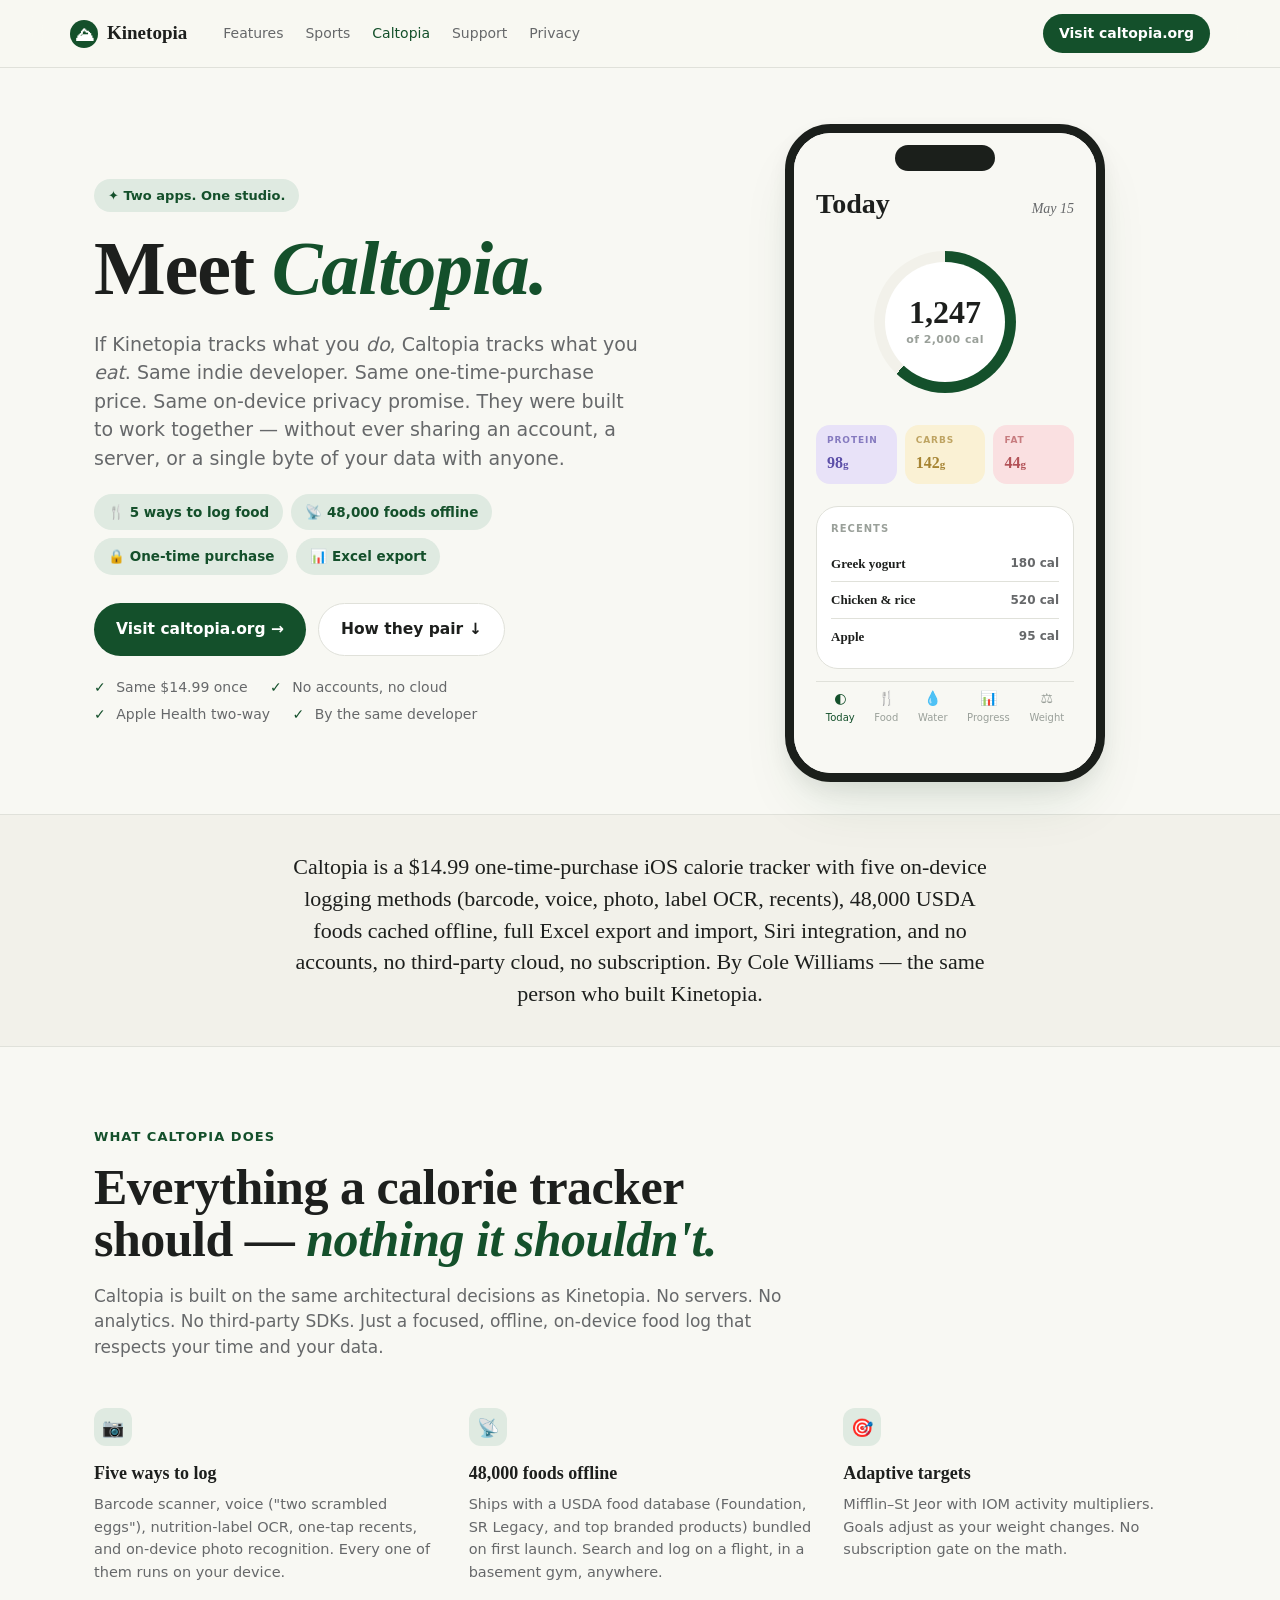
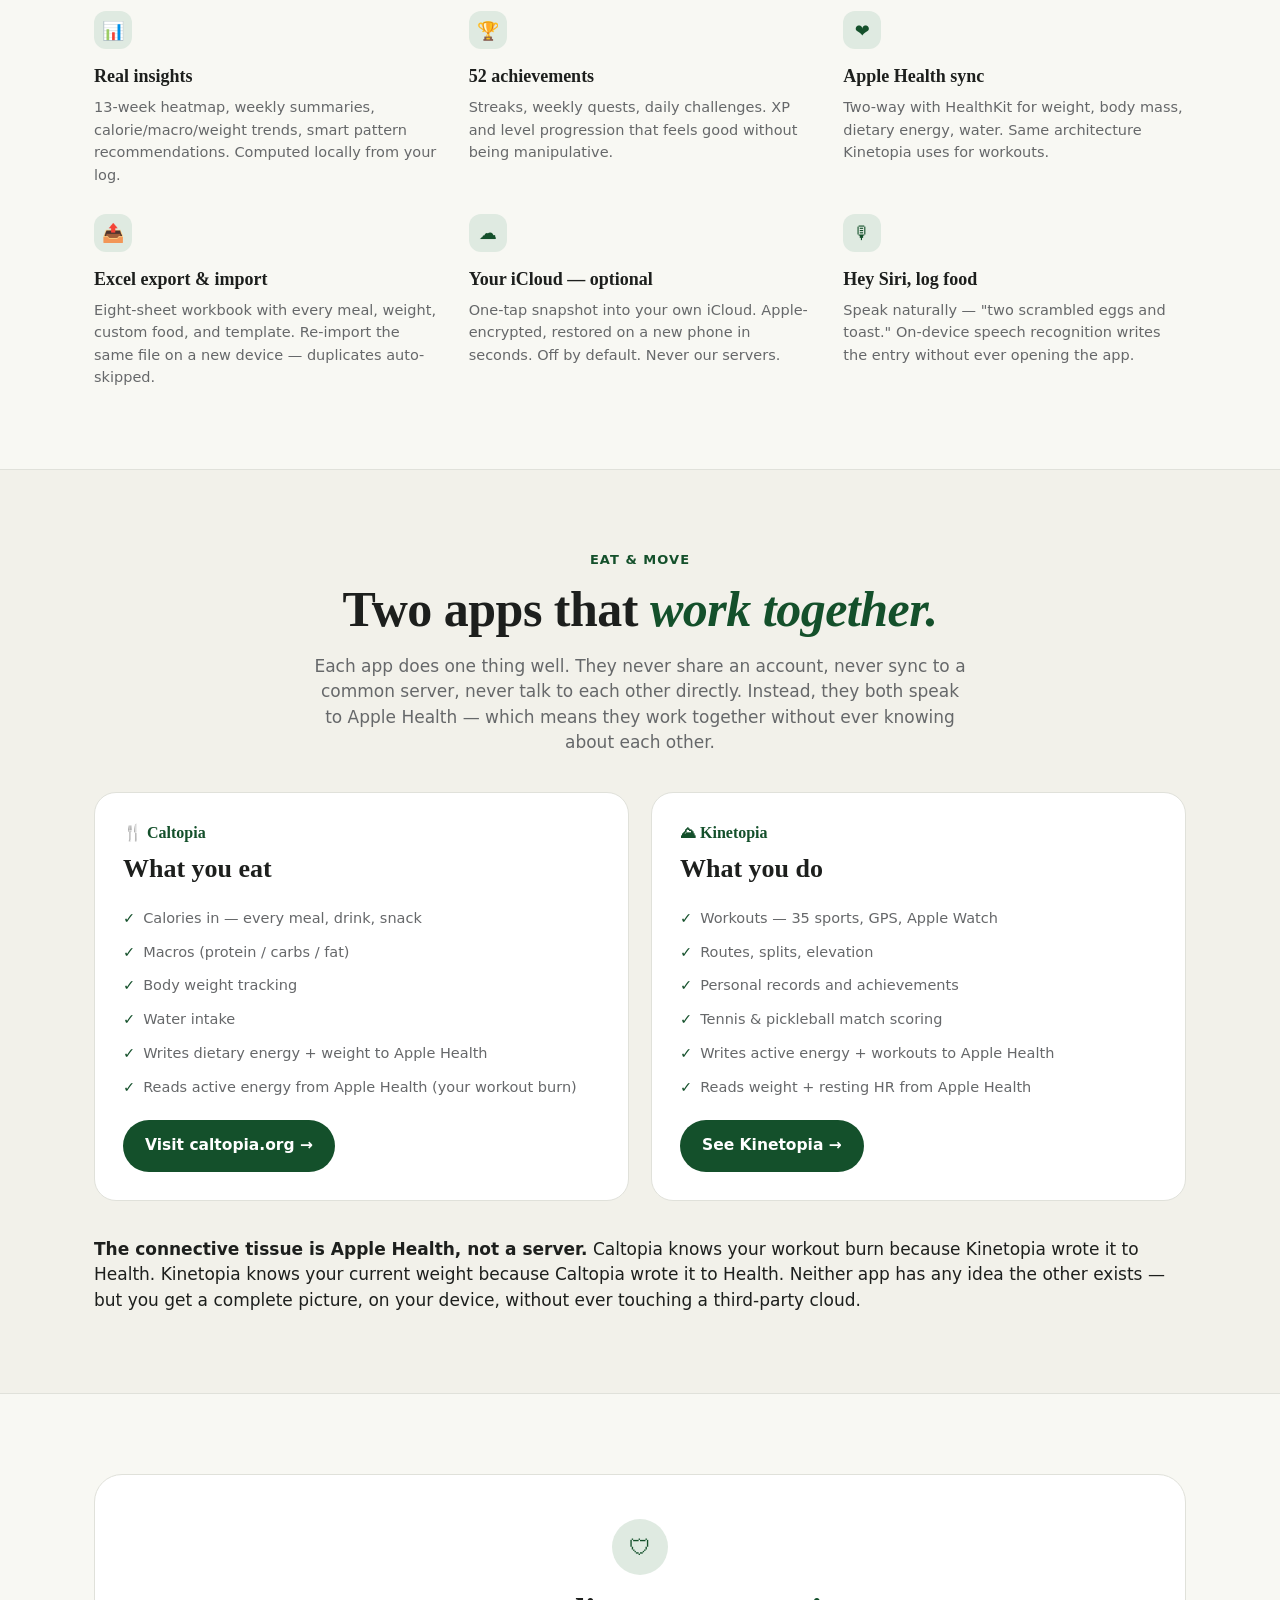
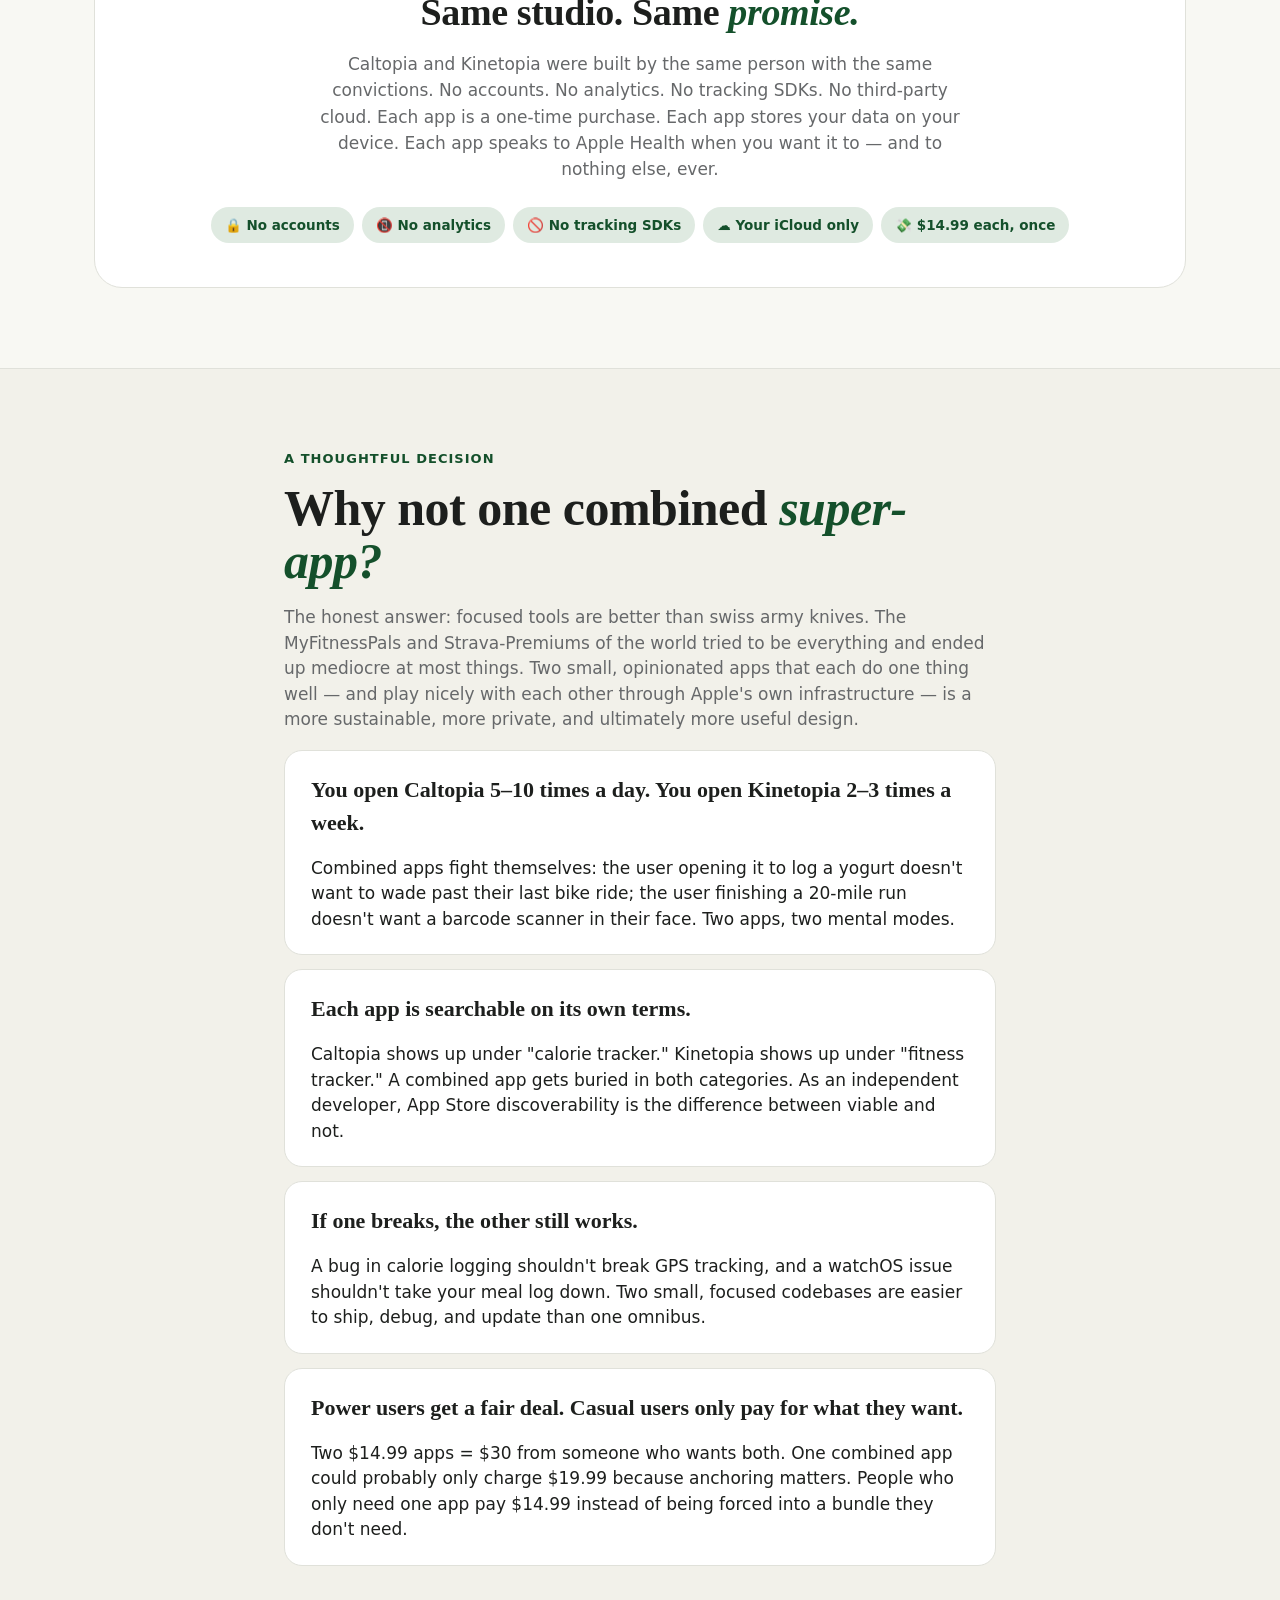
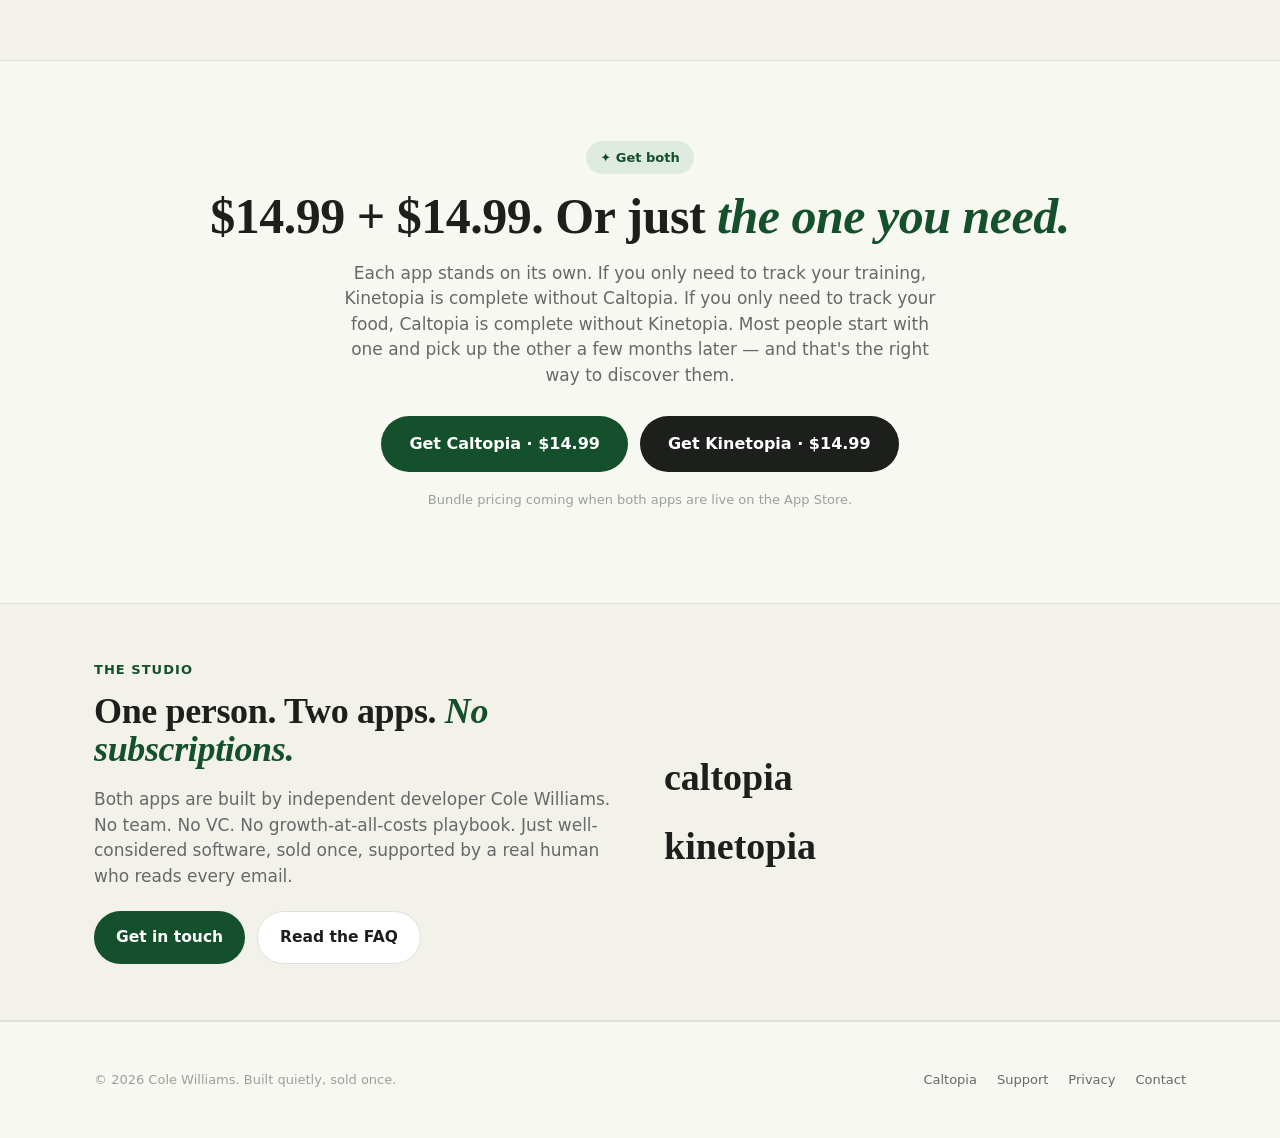
==== caltopia.html @ b4fed631 "Add dedicated Caltopia page; cross-promote across the site - New /caltopia.html — dedicated marketin" ====
<!DOCTYPE html>
<html lang="en">
<head>
<meta charset="utf-8" />
<meta name="viewport" content="width=device-width, initial-scale=1, viewport-fit=cover" />
<meta name="robots" content="index, follow, max-image-preview:large, max-snippet:-1" />

<title>Caltopia — The Calorie Tracker Without the Subscription · Sister App to Kinetopia</title>
<meta name="description" content="Caltopia is the one-time-purchase iOS calorie tracker by the same indie developer as Kinetopia. No accounts, no third-party cloud, no subscription. Five ways to log, 48,000 foods cached offline. $14.99 once." />
<meta name="keywords" content="Caltopia, Caltopia app, no subscription calorie tracker, offline food logger, MyFitnessPal alternative, no account calorie tracker, private calorie tracker, Cole Williams apps, Caltopia and Kinetopia" />
<meta name="author" content="Cole Williams" />
<link rel="canonical" href="https://kinetopia.org/caltopia.html" />

<!-- Open Graph -->
<meta property="og:type" content="article" />
<meta property="og:site_name" content="Kinetopia" />
<meta property="og:title" content="Meet Caltopia — The Calorie Tracker From the Maker of Kinetopia" />
<meta property="og:description" content="The sibling app for food. Same indie developer. Same one-time-purchase, on-device, no-account philosophy. They speak through Apple Health so they work together without ever knowing about each other." />
<meta property="og:url" content="https://kinetopia.org/caltopia.html" />
<meta property="og:image" content="https://kinetopia.org/og.png" />

<!-- Twitter -->
<meta name="twitter:card" content="summary_large_image" />
<meta name="twitter:title" content="Meet Caltopia — The Sister App to Kinetopia" />
<meta name="twitter:description" content="Caltopia tracks what you eat. Kinetopia tracks what you do. Both one-time purchase, both on-device, both by Cole Williams." />
<meta name="twitter:image" content="https://kinetopia.org/og.png" />

<meta name="theme-color" content="#F8F8F3" />
<link rel="stylesheet" href="styles.css" />

<!-- ============ Structured data ============ -->
<script type="application/ld+json">
{
  "@context": "https://schema.org",
  "@type": "BreadcrumbList",
  "itemListElement": [
    { "@type": "ListItem", "position": 1, "name": "Home", "item": "https://kinetopia.org/" },
    { "@type": "ListItem", "position": 2, "name": "Caltopia", "item": "https://kinetopia.org/caltopia.html" }
  ]
}
</script>
<script type="application/ld+json">
{
  "@context": "https://schema.org",
  "@type": "SoftwareApplication",
  "name": "Caltopia",
  "applicationCategory": "HealthApplication",
  "applicationSubCategory": "Diet & Nutrition",
  "operatingSystem": "iOS 17+",
  "url": "https://caltopia.org/",
  "description": "Caltopia is a one-time-purchase iOS calorie tracker with five on-device logging methods, Siri integration, Home Screen widgets, full Excel export, and no accounts, no third-party cloud, no subscription.",
  "offers": {
    "@type": "Offer",
    "price": "14.99",
    "priceCurrency": "USD",
    "availability": "https://schema.org/InStock",
    "category": "OneTimePurchase"
  },
  "publisher": {
    "@type": "Person",
    "name": "Cole Williams",
    "url": "https://kinetopia.org/",
    "email": "contact@kinetopia.org"
  },
  "isAccessibleForFree": false,
  "inLanguage": "en"
}
</script>
</head>
<body>

<nav class="top">
  <div class="container inner">
    <a href="/" class="logo"><span class="mark">⛰</span> Kinetopia</a>
    <div class="links">
      <a href="/#features">Features</a>
      <a href="/#sports">Sports</a>
      <a href="/caltopia.html" style="color: var(--forest);">Caltopia</a>
      <a href="/support.html">Support</a>
      <a href="/privacy.html">Privacy</a>
    </div>
    <div class="spacer"></div>
    <a href="https://caltopia.org" class="cta">Visit caltopia.org</a>
  </div>
</nav>

<!-- ---------- HERO ---------- -->
<section class="hero">
  <div class="container">
    <div class="grid">
      <div>
        <span class="pill">✦ Two apps. One studio.</span>
        <h1>Meet <span class="accent">Caltopia.</span></h1>
        <p class="lede">If Kinetopia tracks what you <em>do</em>, Caltopia tracks what you <em>eat</em>. Same indie developer. Same one-time-purchase price. Same on-device privacy promise. They were built to work together — without ever sharing an account, a server, or a single byte of your data with anyone.</p>
        <div class="chips">
          <span class="chip">🍴 5 ways to log food</span>
          <span class="chip">📡 48,000 foods offline</span>
          <span class="chip">🔒 One-time purchase</span>
          <span class="chip">📊 Excel export</span>
        </div>
        <div class="cta-row">
          <a class="btn-primary" href="https://caltopia.org">Visit caltopia.org →</a>
          <a class="btn-ghost" href="#together">How they pair ↓</a>
        </div>
        <div class="features-list">
          <span><span class="check">✓</span> Same $14.99 once</span>
          <span><span class="check">✓</span> No accounts, no cloud</span><br>
          <span><span class="check">✓</span> Apple Health two-way</span>
          <span><span class="check">✓</span> By the same developer</span>
        </div>
      </div>

      <!-- Caltopia phone mockup -->
      <div class="phone-wrap">
        <div class="phone" aria-hidden="true">
          <div class="notch"></div>
          <div class="screen">
            <div class="h-today">
              <div class="title">Today</div>
              <div class="date">May 15</div>
            </div>

            <!-- Big calorie ring -->
            <div class="cal-hero">
              <div class="cal-ring">
                <div class="cal-ring-inner">
                  <div class="cal-num">1,247</div>
                  <div class="cal-of">of 2,000 cal</div>
                </div>
              </div>
            </div>

            <!-- Macro pills -->
            <div class="pillrow" style="margin-top: 14px;">
              <div class="data-pill lavender">
                <div class="label">Protein</div>
                <div class="v">98<span style="font-size: 11px; font-weight: 600;">g</span></div>
              </div>
              <div class="data-pill butter">
                <div class="label">Carbs</div>
                <div class="v">142<span style="font-size: 11px; font-weight: 600;">g</span></div>
              </div>
              <div class="data-pill blush">
                <div class="label">Fat</div>
                <div class="v">44<span style="font-size: 11px; font-weight: 600;">g</span></div>
              </div>
            </div>

            <!-- Recents -->
            <div class="activity-card" style="margin-top: 10px;">
              <div class="ac-sec">Recents</div>
              <div class="cal-recent">
                <div class="cal-recent-name">Greek yogurt</div>
                <div class="cal-recent-cal">180 cal</div>
              </div>
              <div class="cal-recent">
                <div class="cal-recent-name">Chicken &amp; rice</div>
                <div class="cal-recent-cal">520 cal</div>
              </div>
              <div class="cal-recent">
                <div class="cal-recent-name">Apple</div>
                <div class="cal-recent-cal">95 cal</div>
              </div>
            </div>

            <div class="tabbar">
              <div class="t active"><span class="ic">◐</span>Today</div>
              <div class="t"><span class="ic">🍴</span>Food</div>
              <div class="t"><span class="ic">💧</span>Water</div>
              <div class="t"><span class="ic">📊</span>Progress</div>
              <div class="t"><span class="ic">⚖️</span>Weight</div>
            </div>
          </div>
        </div>
      </div>
    </div>
  </div>
</section>

<!-- ---------- Description band ---------- -->
<div class="band">
  <div class="container">
    <div class="body-row">
      Caltopia is a $14.99 one-time-purchase iOS calorie tracker with five on-device logging methods (barcode, voice, photo, label OCR, recents), 48,000 USDA foods cached offline, full Excel export and import, Siri integration, and no accounts, no third-party cloud, no subscription. By Cole Williams — the same person who built Kinetopia.
    </div>
  </div>
</div>

<!-- ---------- What Caltopia does ---------- -->
<section>
  <div class="container">
    <div class="section-lead">
      <div class="section-eyebrow">What Caltopia does</div>
      <h2>Everything a calorie tracker should — <span class="accent">nothing it shouldn't.</span></h2>
      <p class="body">Caltopia is built on the same architectural decisions as Kinetopia. No servers. No analytics. No third-party SDKs. Just a focused, offline, on-device food log that respects your time and your data.</p>
    </div>

    <div class="feat-grid">
      <div class="feat">
        <div class="icn">📷</div>
        <div class="title">Five ways to log</div>
        <div class="desc">Barcode scanner, voice ("two scrambled eggs"), nutrition-label OCR, one-tap recents, and on-device photo recognition. Every one of them runs on your device.</div>
      </div>
      <div class="feat">
        <div class="icn">📡</div>
        <div class="title">48,000 foods offline</div>
        <div class="desc">Ships with a USDA food database (Foundation, SR Legacy, and top branded products) bundled on first launch. Search and log on a flight, in a basement gym, anywhere.</div>
      </div>
      <div class="feat">
        <div class="icn">🎯</div>
        <div class="title">Adaptive targets</div>
        <div class="desc">Mifflin–St Jeor with IOM activity multipliers. Goals adjust as your weight changes. No subscription gate on the math.</div>
      </div>
      <div class="feat">
        <div class="icn">📊</div>
        <div class="title">Real insights</div>
        <div class="desc">13-week heatmap, weekly summaries, calorie/macro/weight trends, smart pattern recommendations. Computed locally from your log.</div>
      </div>
      <div class="feat">
        <div class="icn">🏆</div>
        <div class="title">52 achievements</div>
        <div class="desc">Streaks, weekly quests, daily challenges. XP and level progression that feels good without being manipulative.</div>
      </div>
      <div class="feat">
        <div class="icn">❤️</div>
        <div class="title">Apple Health sync</div>
        <div class="desc">Two-way with HealthKit for weight, body mass, dietary energy, water. Same architecture Kinetopia uses for workouts.</div>
      </div>
      <div class="feat">
        <div class="icn">📤</div>
        <div class="title">Excel export &amp; import</div>
        <div class="desc">Eight-sheet workbook with every meal, weight, custom food, and template. Re-import the same file on a new device — duplicates auto-skipped.</div>
      </div>
      <div class="feat">
        <div class="icn">☁️</div>
        <div class="title">Your iCloud — optional</div>
        <div class="desc">One-tap snapshot into your own iCloud. Apple-encrypted, restored on a new phone in seconds. Off by default. Never our servers.</div>
      </div>
      <div class="feat">
        <div class="icn">🎙</div>
        <div class="title">Hey Siri, log food</div>
        <div class="desc">Speak naturally — "two scrambled eggs and toast." On-device speech recognition writes the entry without ever opening the app.</div>
      </div>
    </div>
  </div>
</section>

<!-- ---------- Eat + Move together ---------- -->
<section id="together" style="background: var(--cream-deep); border-top: 1px solid var(--hairline); border-bottom: 1px solid var(--hairline);">
  <div class="container">
    <div class="section-lead" style="text-align: center; margin: 0 auto;">
      <div class="section-eyebrow">Eat &amp; move</div>
      <h2>Two apps that <span class="accent">work together.</span></h2>
      <p class="body" style="max-width: 660px; margin: 0 auto;">Each app does one thing well. They never share an account, never sync to a common server, never talk to each other directly. Instead, they both speak to Apple Health — which means they work together without ever knowing about each other.</p>
    </div>

    <!-- Two-column comparison -->
    <div class="duo-row">
      <div class="duo-card">
        <div class="duo-eyebrow">🍴 Caltopia</div>
        <div class="duo-title">What you eat</div>
        <ul class="duo-list">
          <li>Calories in — every meal, drink, snack</li>
          <li>Macros (protein / carbs / fat)</li>
          <li>Body weight tracking</li>
          <li>Water intake</li>
          <li>Writes dietary energy + weight to Apple Health</li>
          <li>Reads active energy from Apple Health (your workout burn)</li>
        </ul>
        <a class="btn-primary" href="https://caltopia.org" style="margin-top: 16px;">Visit caltopia.org →</a>
      </div>
      <div class="duo-card">
        <div class="duo-eyebrow">⛰ Kinetopia</div>
        <div class="duo-title">What you do</div>
        <ul class="duo-list">
          <li>Workouts — 35 sports, GPS, Apple Watch</li>
          <li>Routes, splits, elevation</li>
          <li>Personal records and achievements</li>
          <li>Tennis &amp; pickleball match scoring</li>
          <li>Writes active energy + workouts to Apple Health</li>
          <li>Reads weight + resting HR from Apple Health</li>
        </ul>
        <a class="btn-primary" href="/" style="margin-top: 16px;">See Kinetopia →</a>
      </div>
    </div>

    <div class="callout" style="margin-top: 36px;">
      <strong>The connective tissue is Apple Health, not a server.</strong> Caltopia knows your workout burn because Kinetopia wrote it to Health. Kinetopia knows your current weight because Caltopia wrote it to Health. Neither app has any idea the other exists — but you get a complete picture, on your device, without ever touching a third-party cloud.
    </div>
  </div>
</section>

<!-- ---------- Same privacy promise ---------- -->
<section>
  <div class="container">
    <div class="content-card" style="text-align: center;">
      <div class="crest">🛡</div>
      <h2>Same studio. Same <span class="accent">promise.</span></h2>
      <p style="max-width: 640px; margin: 14px auto 24px; color: var(--ink-dim); font-size: 17px; line-height: 1.55;">Caltopia and Kinetopia were built by the same person with the same convictions. No accounts. No analytics. No tracking SDKs. No third-party cloud. Each app is a one-time purchase. Each app stores your data on your device. Each app speaks to Apple Health when you want it to — and to nothing else, ever.</p>
      <div class="chips" style="justify-content: center;">
        <span class="chip">🔒 No accounts</span>
        <span class="chip">📵 No analytics</span>
        <span class="chip">🚫 No tracking SDKs</span>
        <span class="chip">☁️ Your iCloud only</span>
        <span class="chip">💸 $14.99 each, once</span>
      </div>
    </div>
  </div>
</section>

<!-- ---------- Why two apps not one ---------- -->
<section style="background: var(--cream-deep); border-top: 1px solid var(--hairline); border-bottom: 1px solid var(--hairline);">
  <div class="container narrow">
    <div class="section-lead">
      <div class="section-eyebrow">A thoughtful decision</div>
      <h2>Why not one combined <span class="accent">super-app?</span></h2>
      <p class="body" style="margin-top: 12px;">The honest answer: focused tools are better than swiss army knives. The MyFitnessPals and Strava-Premiums of the world tried to be everything and ended up mediocre at most things. Two small, opinionated apps that each do one thing well — and play nicely with each other through Apple's own infrastructure — is a more sustainable, more private, and ultimately more useful design.</p>
    </div>

    <div class="faq-item">
      <h3>You open Caltopia 5–10 times a day. You open Kinetopia 2–3 times a week.</h3>
      <p>Combined apps fight themselves: the user opening it to log a yogurt doesn't want to wade past their last bike ride; the user finishing a 20-mile run doesn't want a barcode scanner in their face. Two apps, two mental modes.</p>
    </div>

    <div class="faq-item">
      <h3>Each app is searchable on its own terms.</h3>
      <p>Caltopia shows up under "calorie tracker." Kinetopia shows up under "fitness tracker." A combined app gets buried in both categories. As an independent developer, App Store discoverability is the difference between viable and not.</p>
    </div>

    <div class="faq-item">
      <h3>If one breaks, the other still works.</h3>
      <p>A bug in calorie logging shouldn't break GPS tracking, and a watchOS issue shouldn't take your meal log down. Two small, focused codebases are easier to ship, debug, and update than one omnibus.</p>
    </div>

    <div class="faq-item">
      <h3>Power users get a fair deal. Casual users only pay for what they want.</h3>
      <p>Two $14.99 apps = $30 from someone who wants both. One combined app could probably only charge $19.99 because anchoring matters. People who only need one app pay $14.99 instead of being forced into a bundle they don't need.</p>
    </div>
  </div>
</section>

<!-- ---------- Bundle / CTA ---------- -->
<section style="text-align: center;">
  <div class="container">
    <span class="pill">✦ Get both</span>
    <h2 style="margin-top: 16px;">$14.99 + $14.99. Or just <span class="accent">the one you need.</span></h2>
    <p class="body" style="max-width: 600px; margin: 12px auto 28px;">Each app stands on its own. If you only need to track your training, Kinetopia is complete without Caltopia. If you only need to track your food, Caltopia is complete without Kinetopia. Most people start with one and pick up the other a few months later — and that's the right way to discover them.</p>

    <div class="cta-row" style="justify-content: center;">
      <a class="btn-primary" href="https://caltopia.org" style="font-size: 16px; padding: 16px 28px;">Get Caltopia · $14.99</a>
      <a class="btn-primary" href="/#get" style="font-size: 16px; padding: 16px 28px; background: var(--ink);">Get Kinetopia · $14.99</a>
    </div>
    <p style="margin-top: 18px; font-size: 13px; color: var(--ink-faint);">Bundle pricing coming when both apps are live on the App Store.</p>
  </div>
</section>

<!-- ---------- Family wordmarks ---------- -->
<div class="family">
  <div class="container">
    <section class="tight">
      <div class="inner">
        <div>
          <div class="section-eyebrow">The studio</div>
          <h2>One person. Two apps. <span class="accent">No subscriptions.</span></h2>
          <p class="body" style="margin-top: 12px;">Both apps are built by independent developer Cole Williams. No team. No VC. No growth-at-all-costs playbook. Just well-considered software, sold once, supported by a real human who reads every email.</p>
          <div class="cta-row" style="margin-top: 22px;">
            <a class="btn-primary" href="mailto:contact@kinetopia.org">Get in touch</a>
            <a class="btn-ghost" href="/support.html">Read the FAQ</a>
          </div>
        </div>
        <div class="wordmarks">
          <div>caltopia</div>
          <div>kinetopia</div>
        </div>
      </div>
    </section>
  </div>
</div>

<footer>
  <div class="container">
    <div class="row">
      <div>© 2026 Cole Williams. Built quietly, sold once.</div>
      <div class="spacer"></div>
      <a href="https://caltopia.org">Caltopia</a>
      <a href="/support.html">Support</a>
      <a href="/privacy.html">Privacy</a>
      <a href="mailto:contact@kinetopia.org">Contact</a>
    </div>
  </div>
</footer>

</body>
</html>
---- styles.css ----
/* Kinetopia — shared styles. Pairs with caltopia.org visual identity. */

:root {
  --cream: #F8F8F3;
  --cream-deep: #F2F1EA;
  --card: #FFFFFF;
  --forest: #14502B;
  --forest-deep: #0C381E;
  --forest-soft: #DFEAE1;
  --ink: #1D1F1D;
  --ink-dim: #66686A;
  --ink-faint: #9AA09A;
  --hairline: #E0E1DA;
  --lavender: #E8E2F8;
  --lavender-ink: #5C4FA8;
  --butter: #FAF1D4;
  --butter-ink: #A68433;
  --blush: #FAE0E1;
  --blush-ink: #B25257;
  --sage: #DDEDD9;
  --sage-ink: #527F52;
  --sky: #DCEAF7;
  --sky-ink: #335EA0;
  --warn: #DC9933;
  --danger: #C84545;
  --serif: ui-serif, "New York", "Iowan Old Style", "Charter", Cambria, Georgia, serif;
  --ui: -apple-system, BlinkMacSystemFont, "SF Pro Text", Inter, system-ui, sans-serif;
  --mono: ui-monospace, "SF Mono", Menlo, Consolas, monospace;
}

* { box-sizing: border-box; }
html, body { margin: 0; padding: 0; }
body {
  background: var(--cream);
  color: var(--ink);
  font-family: var(--ui);
  font-size: 17px;
  line-height: 1.5;
  -webkit-font-smoothing: antialiased;
  text-rendering: optimizeLegibility;
}
::selection { background: var(--forest-soft); color: var(--forest-deep); }
a { color: var(--forest); text-decoration: none; }
a:hover { text-decoration: underline; }
code { font-family: var(--mono); font-size: 0.92em; background: var(--cream-deep); padding: 1px 6px; border-radius: 4px; }
.container { max-width: 1140px; margin: 0 auto; padding: 0 24px; }
.container.narrow { max-width: 760px; }

/* ---------- Nav ---------- */
nav.top {
  position: sticky; top: 0; z-index: 50;
  background: rgba(248, 248, 243, 0.85);
  backdrop-filter: saturate(180%) blur(20px);
  -webkit-backdrop-filter: saturate(180%) blur(20px);
  border-bottom: 1px solid var(--hairline);
}
nav.top .inner { display: flex; align-items: center; padding: 14px 0; gap: 28px; }
nav.top .logo {
  display: flex; align-items: center; gap: 9px;
  font-family: var(--serif); font-weight: 700; font-size: 19px; color: var(--ink);
}
nav.top .logo:hover { text-decoration: none; }
nav.top .logo .mark {
  width: 28px; height: 28px; border-radius: 50%; background: var(--forest);
  display: grid; place-items: center; color: white; font-family: var(--ui);
}
nav.top .links { display: flex; gap: 22px; margin-left: 8px; }
nav.top .links a { color: var(--ink-dim); font-size: 14px; font-weight: 500; }
nav.top .links a:hover { color: var(--forest); text-decoration: none; }
nav.top .spacer { flex: 1; }
nav.top .cta {
  background: var(--forest); color: white; padding: 9px 16px; border-radius: 999px;
  font-size: 14px; font-weight: 600;
}
nav.top .cta:hover { background: var(--forest-deep); text-decoration: none; }
@media (max-width: 760px) { nav.top .links { display: none; } }

/* ---------- Hero ---------- */
.hero { padding: 56px 0 32px; }
.hero .grid { display: grid; grid-template-columns: 1.15fr 1fr; gap: 56px; align-items: center; }
@media (max-width: 900px) { .hero .grid { grid-template-columns: 1fr; gap: 32px; } }

.pill {
  display: inline-flex; align-items: center; gap: 7px;
  background: var(--forest-soft); color: var(--forest);
  padding: 7px 14px; border-radius: 999px;
  font-size: 13px; font-weight: 600;
}

h1 {
  font-family: var(--serif); font-weight: 700; color: var(--ink);
  font-size: clamp(40px, 6vw, 76px); line-height: 1.02; letter-spacing: -0.015em;
  margin: 18px 0 22px;
}
h1 .accent { color: var(--forest); font-style: italic; font-weight: 700; }

.lede { font-size: 19px; color: var(--ink-dim); max-width: 580px; }
.lede .strike { color: var(--ink-faint); text-decoration: line-through; margin-right: 4px; }

.chips { display: flex; flex-wrap: wrap; gap: 8px; margin-top: 22px; }
.chip {
  display: inline-flex; align-items: center; gap: 7px;
  background: var(--forest-soft); color: var(--forest);
  padding: 8px 14px; border-radius: 999px;
  font-size: 13.5px; font-weight: 600;
}

.cta-row { display: flex; gap: 12px; margin-top: 28px; flex-wrap: wrap; }
.btn-primary {
  display: inline-flex; align-items: center; gap: 9px;
  background: var(--forest); color: white;
  padding: 14px 22px; border-radius: 999px;
  font-size: 15.5px; font-weight: 600;
}
.btn-primary:hover { background: var(--forest-deep); text-decoration: none; }
.btn-ghost {
  display: inline-flex; align-items: center; gap: 9px;
  color: var(--ink); border: 1px solid var(--hairline);
  background: white;
  padding: 14px 22px; border-radius: 999px;
  font-size: 15.5px; font-weight: 600;
}
.btn-ghost:hover { border-color: var(--forest); color: var(--forest); text-decoration: none; }

.features-list { color: var(--ink-dim); font-size: 14px; margin-top: 18px; line-height: 1.9; }
.features-list span { margin-right: 18px; }
.features-list .check { color: var(--forest); margin-right: 6px; }

/* ---------- Phone mockup ---------- */
.phone-wrap { display: flex; justify-content: center; }
.phone {
  width: 320px; aspect-ratio: 360 / 740;
  background: white;
  border-radius: 46px;
  border: 9px solid #1B1F1B;
  box-shadow: 0 30px 60px -20px rgba(20, 80, 43, 0.15), 0 8px 20px rgba(0,0,0,0.06);
  position: relative; overflow: hidden;
}
.phone .notch {
  position: absolute; top: 12px; left: 50%; transform: translateX(-50%);
  width: 100px; height: 26px; background: #1B1F1B; border-radius: 999px;
}
.phone .screen {
  padding: 50px 22px 70px;
  background: var(--cream);
  height: 100%;
  display: flex; flex-direction: column; gap: 12px;
}
.phone .h-today {
  display: flex; justify-content: space-between; align-items: baseline;
  font-family: var(--serif);
}
.phone .h-today .title { font-size: 28px; font-weight: 700; color: var(--ink); }
.phone .h-today .date { font-size: 14px; color: var(--ink-dim); font-style: italic; font-weight: 500; }

.phone .ring-card {
  background: white; border: 1px solid var(--hairline); border-radius: 22px; padding: 16px;
}
.phone .ring-row { display: flex; align-items: center; gap: 14px; }
.ring {
  width: 78px; height: 78px; flex: none;
  border-radius: 50%;
  background:
    conic-gradient(var(--forest) 0 75%, var(--cream-deep) 75% 100%);
  display: grid; place-items: center;
  position: relative;
}
.ring::after {
  content: ''; position: absolute; inset: 8px; background: white; border-radius: 50%;
}
.ring .inner { position: relative; z-index: 1; text-align: center; font-family: var(--serif); }
.ring .pct { font-weight: 700; font-size: 16px; color: var(--forest); }
.ring .lbl { font-family: var(--ui); font-size: 9px; color: var(--ink-faint); letter-spacing: 0.08em; text-transform: uppercase; margin-top: 2px; }

.phone .ring-col { display: flex; flex-direction: column; gap: 2px; flex: 1; }
.phone .ring-col .small { font-size: 10px; color: var(--ink-faint); font-weight: 600; letter-spacing: 0.08em; text-transform: uppercase; }
.phone .ring-col .big { font-family: var(--serif); font-size: 38px; font-weight: 700; color: var(--ink); line-height: 1; }
.phone .ring-col .unit { font-size: 13px; color: var(--ink-dim); margin-left: 4px; font-weight: 600; }
.phone .ring-col .sub { font-size: 11px; color: var(--ink-faint); margin-top: 4px; }

.pillrow { display: grid; grid-template-columns: 1fr 1fr 1fr; gap: 8px; margin-top: 10px; }
.data-pill { border-radius: 14px; padding: 9px 11px; display: flex; flex-direction: column; gap: 3px; }
.data-pill.lavender { background: var(--lavender); color: var(--lavender-ink); }
.data-pill.butter { background: var(--butter); color: var(--butter-ink); }
.data-pill.blush { background: var(--blush); color: var(--blush-ink); }
.data-pill .label { font-size: 9px; font-weight: 600; letter-spacing: 0.1em; text-transform: uppercase; opacity: 0.7; }
.data-pill .v { font-family: var(--serif); font-size: 16px; font-weight: 700; }

.activity-card {
  background: white; border: 1px solid var(--hairline); border-radius: 22px; padding: 14px;
}
.ac-sec { font-size: 10px; font-weight: 600; letter-spacing: 0.1em; text-transform: uppercase; color: var(--ink-faint); margin-bottom: 10px; }
.ac-row { display: flex; gap: 12px; align-items: flex-start; padding: 6px 0; }
.ac-row + .ac-row { border-top: 1px solid var(--hairline); margin-top: 4px; padding-top: 10px; }
.ac-icon { width: 34px; height: 34px; border-radius: 50%; background: var(--forest-soft); display: grid; place-items: center; color: var(--forest); flex: none; font-size: 16px; }
.ac-meta { flex: 1; }
.ac-meta .t { font-family: var(--serif); font-weight: 600; font-size: 14px; }
.ac-meta .d { font-size: 10px; color: var(--ink-faint); }
.ac-meta .s { display: flex; gap: 12px; margin-top: 4px; font-size: 11px; }
.ac-meta .s .col .v { font-family: var(--serif); font-weight: 600; font-size: 12px; color: var(--ink); }
.ac-meta .s .col .l { font-size: 8px; color: var(--ink-faint); letter-spacing: 0.06em; text-transform: uppercase; }

.tabbar { display: flex; justify-content: space-around; padding-top: 6px; border-top: 1px solid var(--hairline); margin-top: auto; }
.tabbar .t { font-size: 10px; color: var(--ink-faint); text-align: center; }
.tabbar .t.active { color: var(--forest); }
.tabbar .t .ic { font-size: 14px; margin-bottom: 1px; display: block; }

/* ---------- Sections ---------- */
section { padding: 80px 0; }
section.tight { padding: 56px 0; }
.section-lead { max-width: 720px; }
.section-eyebrow { font-size: 13px; font-weight: 600; color: var(--forest); letter-spacing: 0.08em; text-transform: uppercase; margin-bottom: 14px; }
h2 {
  font-family: var(--serif); font-weight: 700;
  font-size: clamp(32px, 4vw, 50px); line-height: 1.05; letter-spacing: -0.01em;
  color: var(--ink); margin: 0 0 18px;
}
h2 .accent { color: var(--forest); font-style: italic; font-weight: 700; }
h3 {
  font-family: var(--serif); font-weight: 700;
  font-size: 22px; color: var(--ink); margin: 0 0 8px;
}
.body { font-size: 17px; color: var(--ink-dim); }

/* ---------- Description band ---------- */
.band {
  background: var(--cream-deep);
  border-top: 1px solid var(--hairline); border-bottom: 1px solid var(--hairline);
}
.band .body-row {
  display: grid; grid-template-columns: 1fr; max-width: 760px; margin: 0 auto;
  font-family: var(--serif); font-size: 22px; line-height: 1.45; color: var(--ink); text-align: center;
  padding: 36px 24px;
}

/* ---------- Compare ---------- */
.compare { display: grid; grid-template-columns: 1fr 1fr 1fr; gap: 18px; margin-top: 36px; }
@media (max-width: 800px) { .compare { grid-template-columns: 1fr; } }
.comp-card {
  background: white; border: 1px solid var(--hairline); border-radius: 20px;
  padding: 22px;
  display: flex; flex-direction: column; gap: 10px;
  position: relative;
}
.comp-card .name { font-family: var(--serif); font-size: 22px; font-weight: 700; }
.comp-card .price { font-family: var(--serif); font-size: 38px; font-weight: 700; }
.comp-card .price .small { font-size: 16px; color: var(--ink-dim); font-style: italic; font-weight: 500; }
.comp-card .strike { color: var(--ink-faint); text-decoration: line-through; font-size: 18px; font-weight: 600; margin-right: 6px; }
.comp-card.them .name, .comp-card.them .price { color: #1F2823; }
.comp-card.them { background: var(--cream-deep); }
.comp-card.us { background: var(--forest); color: white; }
.comp-card.us .name, .comp-card.us .price { color: white; }
.comp-card.us .price .small { color: rgba(255,255,255,0.7); }
.comp-card.us .strike { color: rgba(255,255,255,0.55); }
.comp-card ul { margin: 6px 0 0; padding: 0; list-style: none; font-size: 14px; color: var(--ink-dim); }
.comp-card.us ul { color: rgba(255,255,255,0.92); }
.comp-card li { padding: 4px 0; display: flex; align-items: center; gap: 8px; }
.comp-card li::before { content: '–'; font-weight: 700; color: var(--ink-faint); }
.comp-card.us li::before { content: '+'; color: rgba(255,255,255,0.7); }
.comp-card .badge {
  position: absolute; top: 16px; right: 16px;
  background: var(--warn); color: #2a2200;
  padding: 4px 10px; border-radius: 999px;
  font-size: 11px; font-weight: 700; letter-spacing: 0.04em;
}

/* ---------- Features grid ---------- */
.feat-grid { display: grid; grid-template-columns: repeat(3, 1fr); gap: 28px 32px; margin-top: 48px; }
@media (max-width: 900px) { .feat-grid { grid-template-columns: 1fr 1fr; } }
@media (max-width: 600px) { .feat-grid { grid-template-columns: 1fr; } }
.feat .icn {
  width: 38px; height: 38px; border-radius: 12px; background: var(--forest-soft); color: var(--forest);
  display: grid; place-items: center; margin-bottom: 14px; font-size: 18px;
}
.feat .title { font-family: var(--serif); font-size: 18px; font-weight: 700; margin-bottom: 6px; color: var(--ink); }
.feat .desc { font-size: 14.5px; color: var(--ink-dim); line-height: 1.55; }

/* ---------- Sports grid ---------- */
.sports-grid { display: grid; grid-template-columns: repeat(5, 1fr); gap: 12px; margin-top: 36px; }
@media (max-width: 800px) { .sports-grid { grid-template-columns: repeat(3, 1fr); } }
@media (max-width: 500px) { .sports-grid { grid-template-columns: repeat(2, 1fr); } }
.sport-cell {
  background: white; border: 1px solid var(--hairline); border-radius: 16px;
  padding: 16px 10px; display: flex; flex-direction: column; align-items: center; gap: 8px;
  font-size: 13px; font-weight: 600; color: var(--ink);
}
.sport-cell .badge {
  width: 38px; height: 38px; border-radius: 50%; background: var(--forest-soft); color: var(--forest);
  display: grid; place-items: center; font-size: 16px;
}

/* ---------- Watch section ---------- */
.watch-row { display: grid; grid-template-columns: 1fr 360px; gap: 56px; align-items: center; }
@media (max-width: 900px) { .watch-row { grid-template-columns: 1fr; } }
.watch-mock {
  width: 240px;
  aspect-ratio: 1 / 1.18;
  background: #060708;
  border-radius: 56px;
  margin: 0 auto;
  padding: 32px 22px;
  box-shadow: 0 30px 60px -20px rgba(0,0,0,0.3);
  color: white;
  font-family: var(--serif);
}
.watch-mock .title { font-size: 17px; font-weight: 700; color: #4FB378; margin-bottom: 14px; }
.watch-mock .item {
  background: rgba(255,255,255,0.08); border-radius: 14px;
  padding: 9px 11px; margin-bottom: 7px;
  display: flex; align-items: center; gap: 10px; font-family: var(--ui);
  font-size: 13px; font-weight: 600;
}
.watch-mock .item .ic { color: #4FB378; }
.watch-mock .item .arr { margin-left: auto; color: #4FB378; opacity: 0.8; font-size: 11px; }

/* ---------- Court sports ---------- */
.court-card { background: white; border: 1px solid var(--hairline); border-radius: 26px; padding: 28px; }
.court-row { display: grid; grid-template-columns: 1fr 220px; gap: 32px; align-items: center; }
@media (max-width: 700px) { .court-row { grid-template-columns: 1fr; } }
.wl-display { display: flex; align-items: baseline; gap: 8px; font-family: var(--serif); }
.wl-display .w { font-size: 64px; font-weight: 700; color: var(--forest); }
.wl-display .dash { font-size: 44px; color: var(--ink-faint); font-weight: 300; }
.wl-display .l { font-size: 64px; font-weight: 700; color: var(--blush-ink); }
.wl-sub { color: var(--ink-dim); font-size: 14px; font-weight: 600; margin-top: 4px; }
.scoreline { font-family: var(--mono); font-size: 16px; font-weight: 700; color: var(--ink); }

/* ---------- Privacy / generic content card ---------- */
.content-card { background: white; border: 1px solid var(--hairline); border-radius: 28px; padding: 44px; }
@media (max-width: 700px) { .content-card { padding: 28px 22px; } }
.content-card .crest { width: 56px; height: 56px; border-radius: 50%; background: var(--forest-soft); display: inline-grid; place-items: center; color: var(--forest); margin-bottom: 18px; font-size: 22px; }
.content-card h2 { font-size: 38px; }

/* ---------- Long-form content (support / privacy) ---------- */
.doc { padding: 56px 0 80px; }
.doc .meta { font-size: 13px; color: var(--ink-faint); letter-spacing: 0.04em; }
.doc h1 { font-size: clamp(40px, 5vw, 56px); margin: 14px 0 8px; }
.doc h1 .accent { color: var(--forest); font-style: italic; }
.doc .lede { font-size: 18px; margin-bottom: 32px; }
.doc h2 { font-size: 26px; margin: 44px 0 12px; }
.doc h2:first-of-type { margin-top: 32px; }
.doc h3 { font-size: 19px; margin: 26px 0 10px; color: var(--ink); }
.doc p, .doc li { font-size: 16px; color: var(--ink-dim); line-height: 1.65; }
.doc strong { color: var(--ink); font-weight: 600; }
.doc ul { padding-left: 22px; }
.doc li { margin: 6px 0; }
.doc a { font-weight: 500; }
.doc .callout {
  background: var(--forest-soft);
  border-radius: 16px;
  padding: 18px 22px;
  margin: 22px 0;
  font-family: var(--serif);
  color: var(--forest-deep);
  font-size: 17px;
  line-height: 1.5;
}
.doc .callout strong { color: var(--forest-deep); font-weight: 700; }
.doc table {
  width: 100%; border-collapse: collapse; margin: 18px 0;
  background: white; border: 1px solid var(--hairline); border-radius: 16px; overflow: hidden;
}
.doc th, .doc td { padding: 12px 14px; text-align: left; font-size: 14px; border-bottom: 1px solid var(--hairline); }
.doc th { background: var(--cream-deep); font-weight: 600; color: var(--ink); }
.doc tr:last-child td { border-bottom: none; }

/* FAQ items */
.faq-item { background: white; border: 1px solid var(--hairline); border-radius: 18px; padding: 22px 26px; margin: 14px 0; }
.faq-item h3 { margin-top: 0; }
.faq-item p:last-child { margin-bottom: 0; }

/* ---------- Family band ---------- */
.family {
  background: var(--cream-deep);
  border-top: 1px solid var(--hairline); border-bottom: 1px solid var(--hairline);
}
.family .inner { display: grid; grid-template-columns: 1fr 1fr; gap: 48px; align-items: center; }
@media (max-width: 800px) { .family .inner { grid-template-columns: 1fr; } }
.family h2 { font-size: 36px; }
.family .wordmarks { display: flex; flex-direction: column; gap: 12px; font-family: var(--serif); font-weight: 700; font-size: 38px; color: var(--ink); }
.family .wordmarks .other { color: var(--ink-faint); }

/* ---------- Caltopia phone mockup additions ---------- */
.cal-hero { display: flex; justify-content: center; padding: 14px 0 6px; }
.cal-ring {
  width: 142px; height: 142px; border-radius: 50%;
  background: conic-gradient(var(--forest) 0 62%, var(--cream-deep) 62% 100%);
  display: grid; place-items: center;
  position: relative;
}
.cal-ring::after {
  content: ''; position: absolute; inset: 11px; background: white; border-radius: 50%;
}
.cal-ring-inner { position: relative; z-index: 1; text-align: center; font-family: var(--serif); }
.cal-num { font-size: 32px; font-weight: 700; color: var(--ink); line-height: 1; }
.cal-of { font-size: 11px; color: var(--ink-faint); font-family: var(--ui); font-weight: 600; margin-top: 4px; letter-spacing: 0.04em; }

.cal-recent {
  display: flex; justify-content: space-between; align-items: center;
  padding: 8px 0;
  border-bottom: 1px solid var(--hairline);
}
.cal-recent:last-child { border-bottom: none; }
.cal-recent-name { font-family: var(--serif); font-size: 13px; font-weight: 600; color: var(--ink); }
.cal-recent-cal { font-family: var(--ui); font-size: 12px; font-weight: 600; color: var(--ink-dim); }

/* ---------- Duo cards (Caltopia + Kinetopia side-by-side) ---------- */
.duo-row { display: grid; grid-template-columns: 1fr 1fr; gap: 22px; margin-top: 36px; }
@media (max-width: 800px) { .duo-row { grid-template-columns: 1fr; } }
.duo-card {
  background: white;
  border: 1px solid var(--hairline);
  border-radius: 22px;
  padding: 28px;
}
.duo-card .duo-eyebrow {
  font-family: var(--serif); font-weight: 700; font-size: 16px;
  color: var(--forest);
}
.duo-card .duo-title {
  font-family: var(--serif); font-weight: 700; font-size: 26px; color: var(--ink); margin: 4px 0 14px;
}
.duo-list { list-style: none; padding-left: 0; margin: 0; }
.duo-list li {
  padding: 6px 0;
  font-size: 14.5px;
  color: var(--ink-dim);
  display: flex; gap: 8px; align-items: flex-start;
}
.duo-list li::before {
  content: '✓';
  color: var(--forest);
  font-weight: 700;
  flex: none;
}

/* ---------- "Made by" tag near hero ---------- */
.made-by-tag {
  display: inline-flex; align-items: center; gap: 7px;
  padding: 6px 12px;
  border-radius: 999px;
  background: rgba(20, 80, 43, 0.06);
  color: var(--forest);
  font-size: 12px;
  font-weight: 600;
  margin-bottom: 12px;
  transition: background 120ms ease;
}
.made-by-tag:hover { background: rgba(20, 80, 43, 0.12); text-decoration: none; }
.made-by-tag .arrow { font-size: 10px; opacity: 0.65; }

/* ---------- Footer ---------- */
footer { padding: 48px 0; border-top: 1px solid var(--hairline); font-size: 13px; color: var(--ink-faint); }
footer .row { display: flex; align-items: center; gap: 20px; flex-wrap: wrap; }
footer .spacer { flex: 1; }
footer a { color: var(--ink-dim); }
footer a:hover { color: var(--forest); }
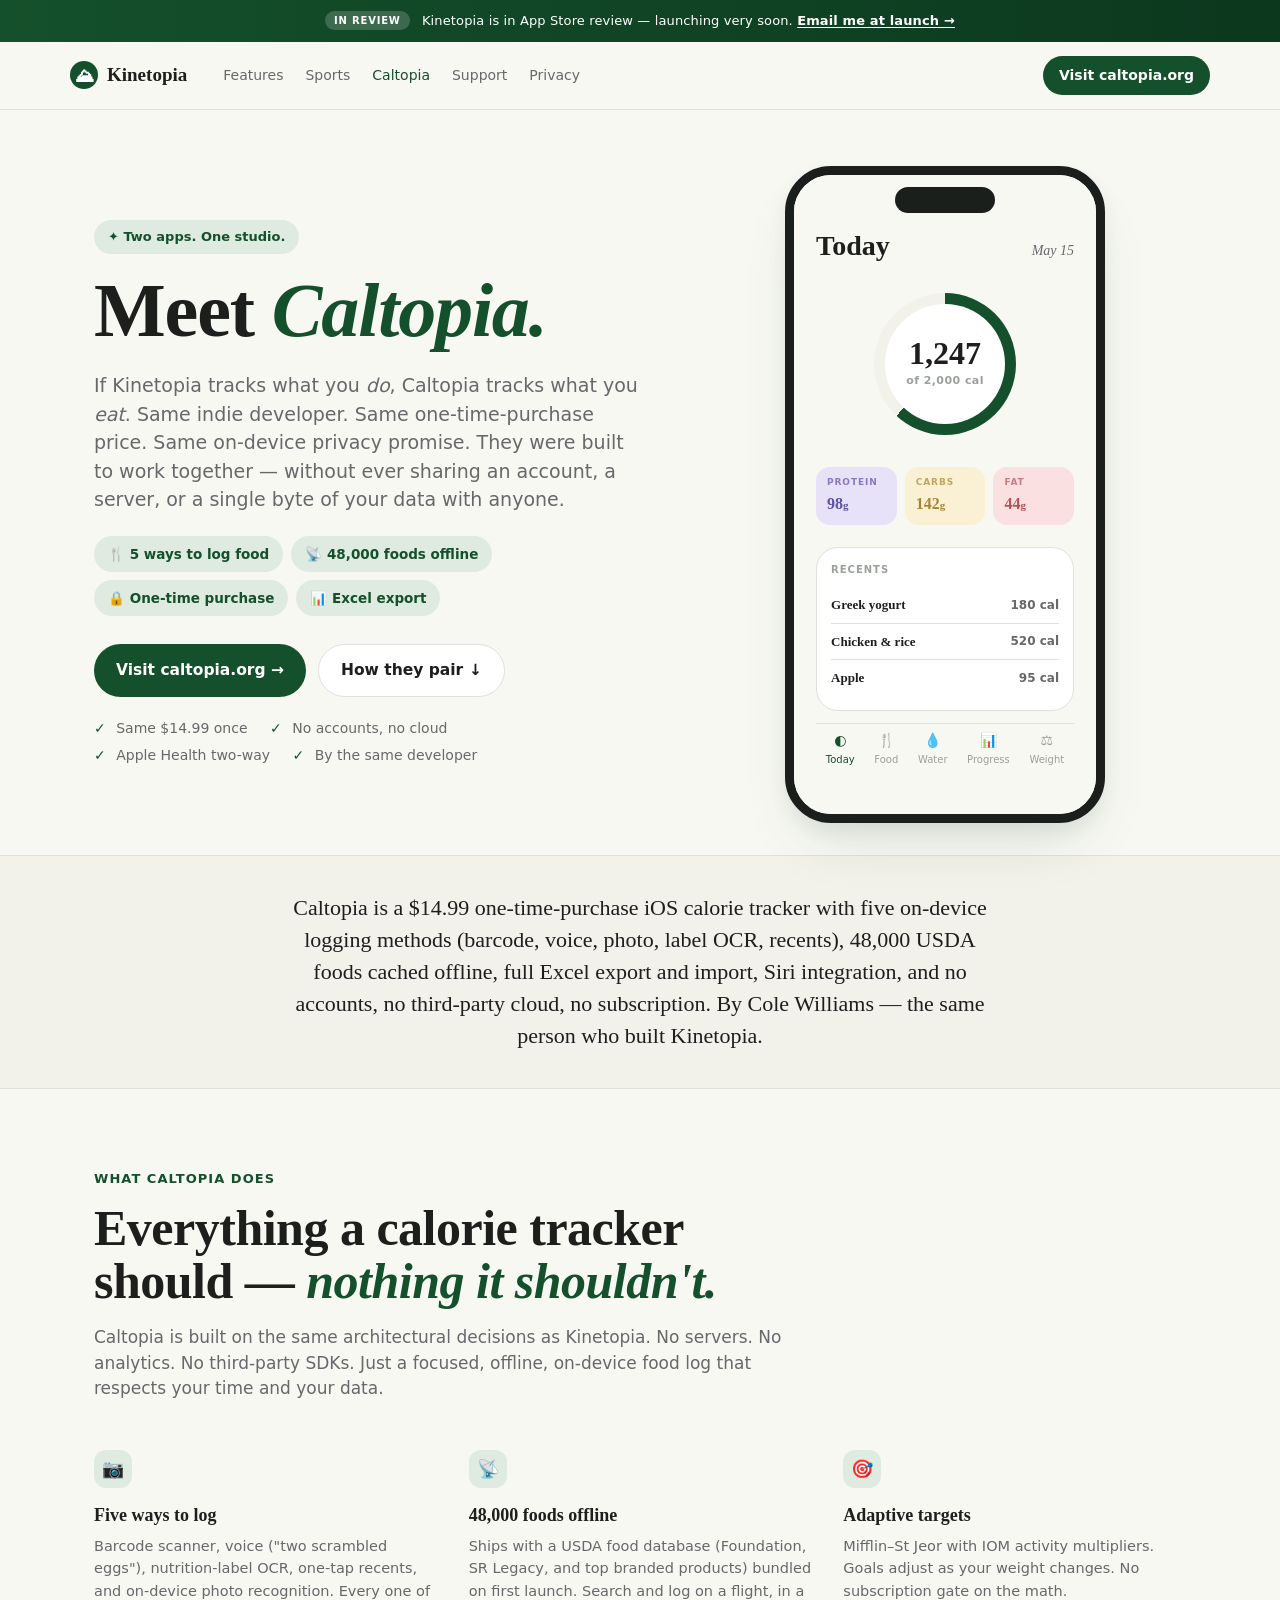
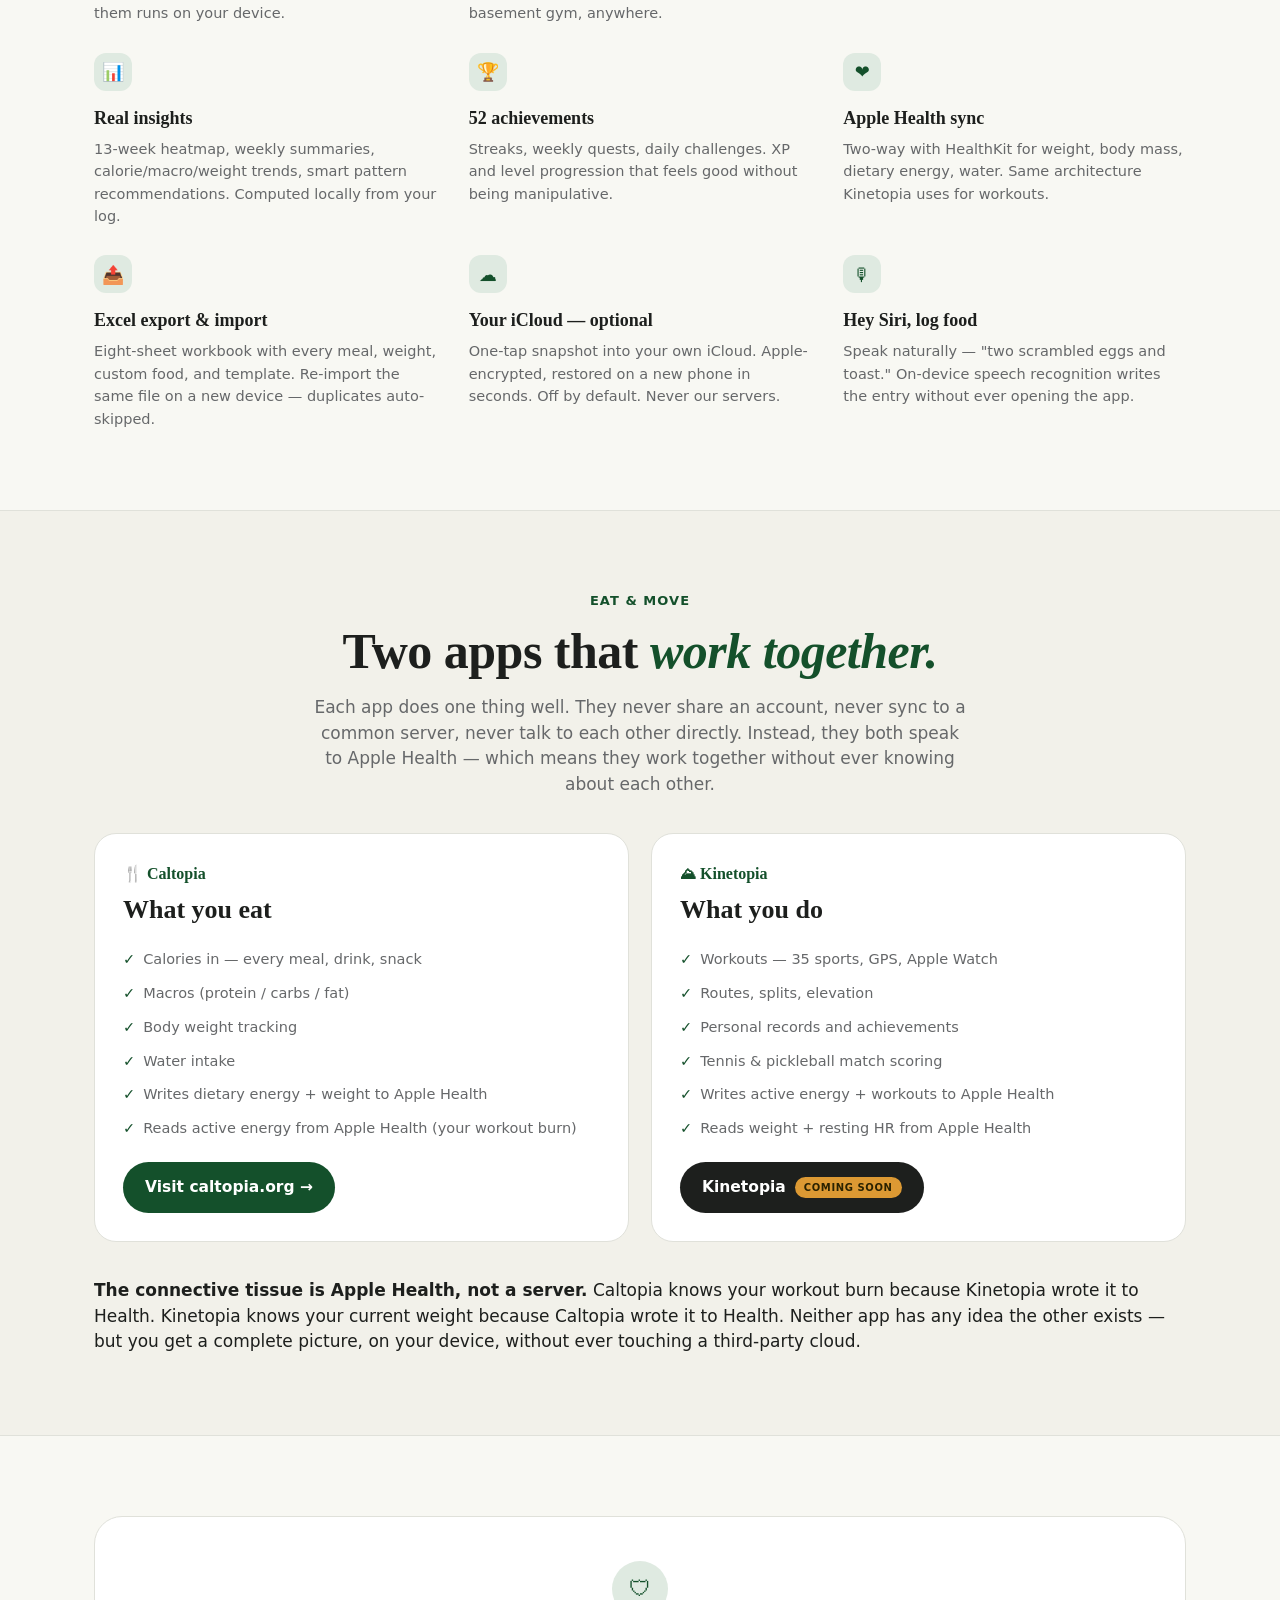
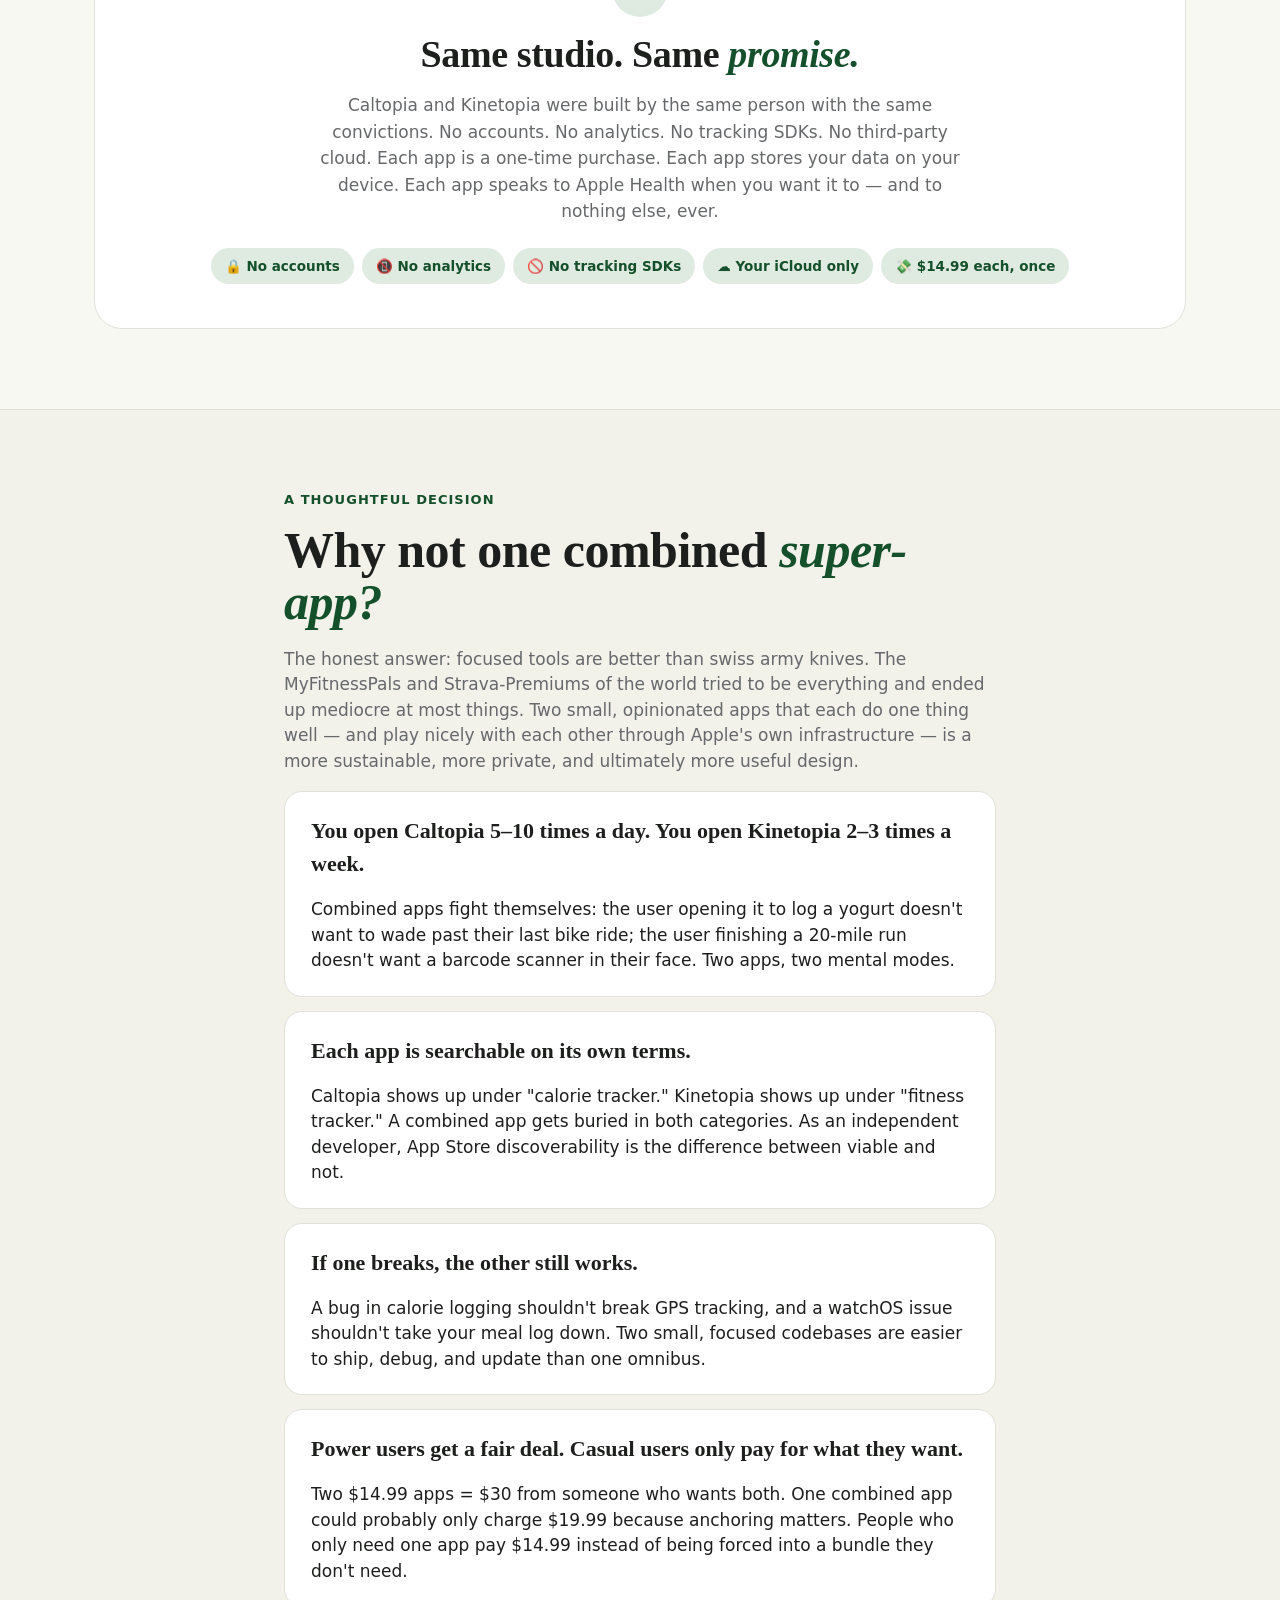
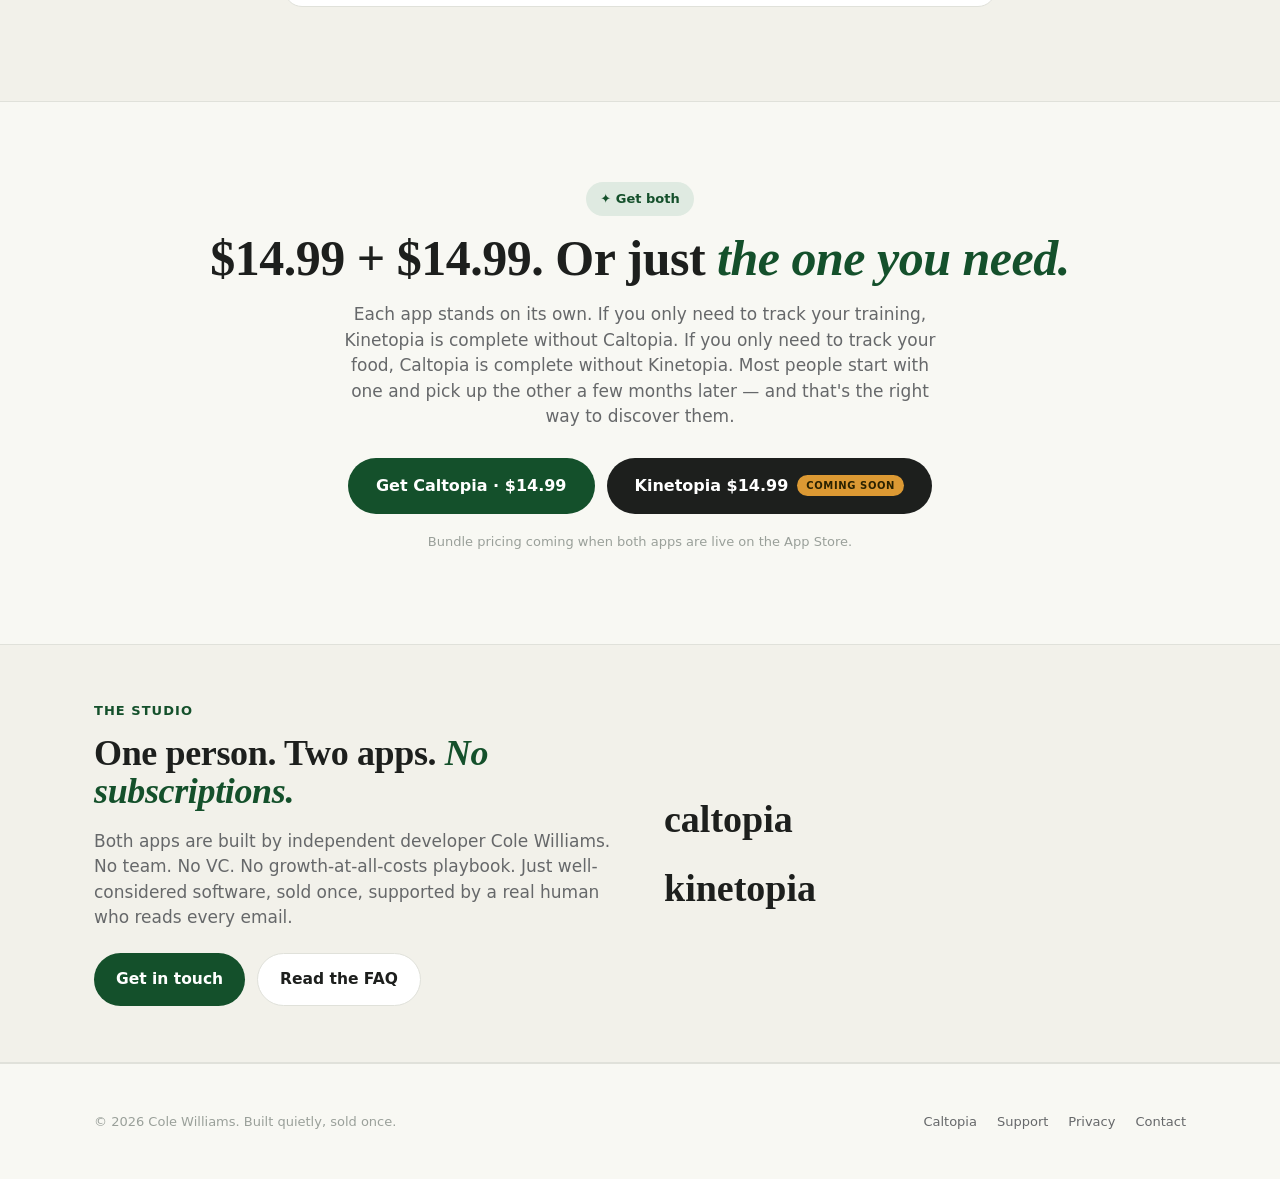
==== commit 20c947e3: "Pre-launch: coming-soon banner + button states Kinetopia is in App Store review. Replace all "Downlo" ====
--- a/caltopia.html
+++ b/caltopia.html
@@ -9,14 +9,14 @@
 <meta name="description" content="Caltopia is the one-time-purchase iOS calorie tracker by the same indie developer as Kinetopia. No accounts, no third-party cloud, no subscription. Five ways to log, 48,000 foods cached offline. $14.99 once." />
 <meta name="keywords" content="Caltopia, Caltopia app, no subscription calorie tracker, offline food logger, MyFitnessPal alternative, no account calorie tracker, private calorie tracker, Cole Williams apps, Caltopia and Kinetopia" />
 <meta name="author" content="Cole Williams" />
-<link rel="canonical" href="https://kinetopia.org/caltopia.html" />
+<link rel="canonical" href="https://kinetopia.org/caltopia" />
 
 <!-- Open Graph -->
 <meta property="og:type" content="article" />
 <meta property="og:site_name" content="Kinetopia" />
 <meta property="og:title" content="Meet Caltopia — The Calorie Tracker From the Maker of Kinetopia" />
 <meta property="og:description" content="The sibling app for food. Same indie developer. Same one-time-purchase, on-device, no-account philosophy. They speak through Apple Health so they work together without ever knowing about each other." />
-<meta property="og:url" content="https://kinetopia.org/caltopia.html" />
+<meta property="og:url" content="https://kinetopia.org/caltopia" />
 <meta property="og:image" content="https://kinetopia.org/og.png" />
 
 <!-- Twitter -->
@@ -35,7 +35,7 @@
   "@type": "BreadcrumbList",
   "itemListElement": [
     { "@type": "ListItem", "position": 1, "name": "Home", "item": "https://kinetopia.org/" },
-    { "@type": "ListItem", "position": 2, "name": "Caltopia", "item": "https://kinetopia.org/caltopia.html" }
+    { "@type": "ListItem", "position": 2, "name": "Caltopia", "item": "https://kinetopia.org/caltopia" }
   ]
 }
 </script>
@@ -69,15 +69,20 @@
 </head>
 <body>
 
+<div class="announcement">
+  <span class="spark">IN REVIEW</span>
+  Kinetopia is in App Store review — launching very soon. <a href="mailto:contact@kinetopia.org?subject=Notify%20me%20when%20Kinetopia%20launches">Email me at launch →</a>
+</div>
+
 <nav class="top">
   <div class="container inner">
     <a href="/" class="logo"><span class="mark">⛰</span> Kinetopia</a>
     <div class="links">
       <a href="/#features">Features</a>
       <a href="/#sports">Sports</a>
-      <a href="/caltopia.html" style="color: var(--forest);">Caltopia</a>
-      <a href="/support.html">Support</a>
-      <a href="/privacy.html">Privacy</a>
+      <a href="/caltopia" style="color: var(--forest);">Caltopia</a>
+      <a href="/support">Support</a>
+      <a href="/privacy">Privacy</a>
     </div>
     <div class="spacer"></div>
     <a href="https://caltopia.org" class="cta">Visit caltopia.org</a>
@@ -280,7 +285,7 @@
           <li>Writes active energy + workouts to Apple Health</li>
           <li>Reads weight + resting HR from Apple Health</li>
         </ul>
-        <a class="btn-primary" href="/" style="margin-top: 16px;">See Kinetopia →</a>
+        <a class="btn-coming-soon" href="mailto:contact@kinetopia.org?subject=Notify%20me%20when%20Kinetopia%20launches" style="margin-top: 16px;">Kinetopia <span class="badge">Coming soon</span></a>
       </div>
     </div>
 
@@ -348,7 +353,7 @@
 
     <div class="cta-row" style="justify-content: center;">
       <a class="btn-primary" href="https://caltopia.org" style="font-size: 16px; padding: 16px 28px;">Get Caltopia · $14.99</a>
-      <a class="btn-primary" href="/#get" style="font-size: 16px; padding: 16px 28px; background: var(--ink);">Get Kinetopia · $14.99</a>
+      <a class="btn-coming-soon" href="mailto:contact@kinetopia.org?subject=Notify%20me%20when%20Kinetopia%20launches" style="font-size: 16px; padding: 16px 28px;">Kinetopia $14.99 <span class="badge">Coming soon</span></a>
     </div>
     <p style="margin-top: 18px; font-size: 13px; color: var(--ink-faint);">Bundle pricing coming when both apps are live on the App Store.</p>
   </div>
@@ -365,7 +370,7 @@
           <p class="body" style="margin-top: 12px;">Both apps are built by independent developer Cole Williams. No team. No VC. No growth-at-all-costs playbook. Just well-considered software, sold once, supported by a real human who reads every email.</p>
           <div class="cta-row" style="margin-top: 22px;">
             <a class="btn-primary" href="mailto:contact@kinetopia.org">Get in touch</a>
-            <a class="btn-ghost" href="/support.html">Read the FAQ</a>
+            <a class="btn-ghost" href="/support">Read the FAQ</a>
           </div>
         </div>
         <div class="wordmarks">
@@ -383,8 +388,8 @@
       <div>© 2026 Cole Williams. Built quietly, sold once.</div>
       <div class="spacer"></div>
       <a href="https://caltopia.org">Caltopia</a>
-      <a href="/support.html">Support</a>
-      <a href="/privacy.html">Privacy</a>
+      <a href="/support">Support</a>
+      <a href="/privacy">Privacy</a>
       <a href="mailto:contact@kinetopia.org">Contact</a>
     </div>
   </div>
--- a/styles.css
+++ b/styles.css
@@ -30,6 +30,37 @@
 
 * { box-sizing: border-box; }
 html, body { margin: 0; padding: 0; }
+
+/* ---------- Pre-launch announcement bar ---------- */
+.announcement {
+  position: relative;
+  background: linear-gradient(90deg, var(--forest) 0%, var(--forest-deep) 100%);
+  color: white;
+  padding: 11px 18px;
+  text-align: center;
+  font-size: 13px;
+  font-weight: 500;
+  letter-spacing: 0.01em;
+  z-index: 51;
+}
+.announcement a { color: white; text-decoration: underline; text-underline-offset: 2px; font-weight: 600; }
+.announcement a:hover { opacity: 0.85; }
+.announcement strong { font-weight: 700; }
+.announcement .spark {
+  display: inline-block;
+  background: rgba(255, 255, 255, 0.18);
+  color: white;
+  padding: 2px 9px;
+  border-radius: 999px;
+  font-size: 10px;
+  font-weight: 700;
+  letter-spacing: 0.08em;
+  margin-right: 8px;
+  vertical-align: 1px;
+}
+@media (max-width: 520px) {
+  .announcement { font-size: 12px; padding: 10px 14px; }
+}
 body {
   background: var(--cream);
   color: var(--ink);
@@ -121,6 +152,45 @@
   font-size: 15.5px; font-weight: 600;
 }
 .btn-ghost:hover { border-color: var(--forest); color: var(--forest); text-decoration: none; }
+
+/* Coming-soon variant of the primary button. Visually distinct from a live
+   download button, but still clickable — opens an "email me at launch" link. */
+.btn-coming-soon {
+  display: inline-flex; align-items: center; gap: 9px;
+  background: var(--ink);
+  color: white;
+  padding: 14px 22px; border-radius: 999px;
+  font-size: 15.5px; font-weight: 600;
+  position: relative;
+}
+.btn-coming-soon:hover { background: var(--forest-deep); text-decoration: none; }
+.btn-coming-soon .badge {
+  background: var(--warn);
+  color: #2a2200;
+  padding: 3px 9px;
+  border-radius: 999px;
+  font-size: 10px;
+  font-weight: 700;
+  letter-spacing: 0.06em;
+  text-transform: uppercase;
+}
+
+/* The pre-launch nav CTA (top-right). Matches .cta layout but disabled feel. */
+nav.top .cta.coming-soon {
+  background: var(--ink);
+  color: white;
+  display: inline-flex; align-items: center; gap: 8px;
+}
+nav.top .cta.coming-soon:hover { background: var(--forest-deep); }
+nav.top .cta.coming-soon .dot {
+  width: 6px; height: 6px; border-radius: 50%; background: var(--warn);
+  display: inline-block;
+  animation: comingSoonPulse 2.4s ease-in-out infinite;
+}
+@keyframes comingSoonPulse {
+  0%, 100% { opacity: 0.5; transform: scale(1); }
+  50% { opacity: 1; transform: scale(1.15); }
+}
 
 .features-list { color: var(--ink-dim); font-size: 14px; margin-top: 18px; line-height: 1.9; }
 .features-list span { margin-right: 18px; }
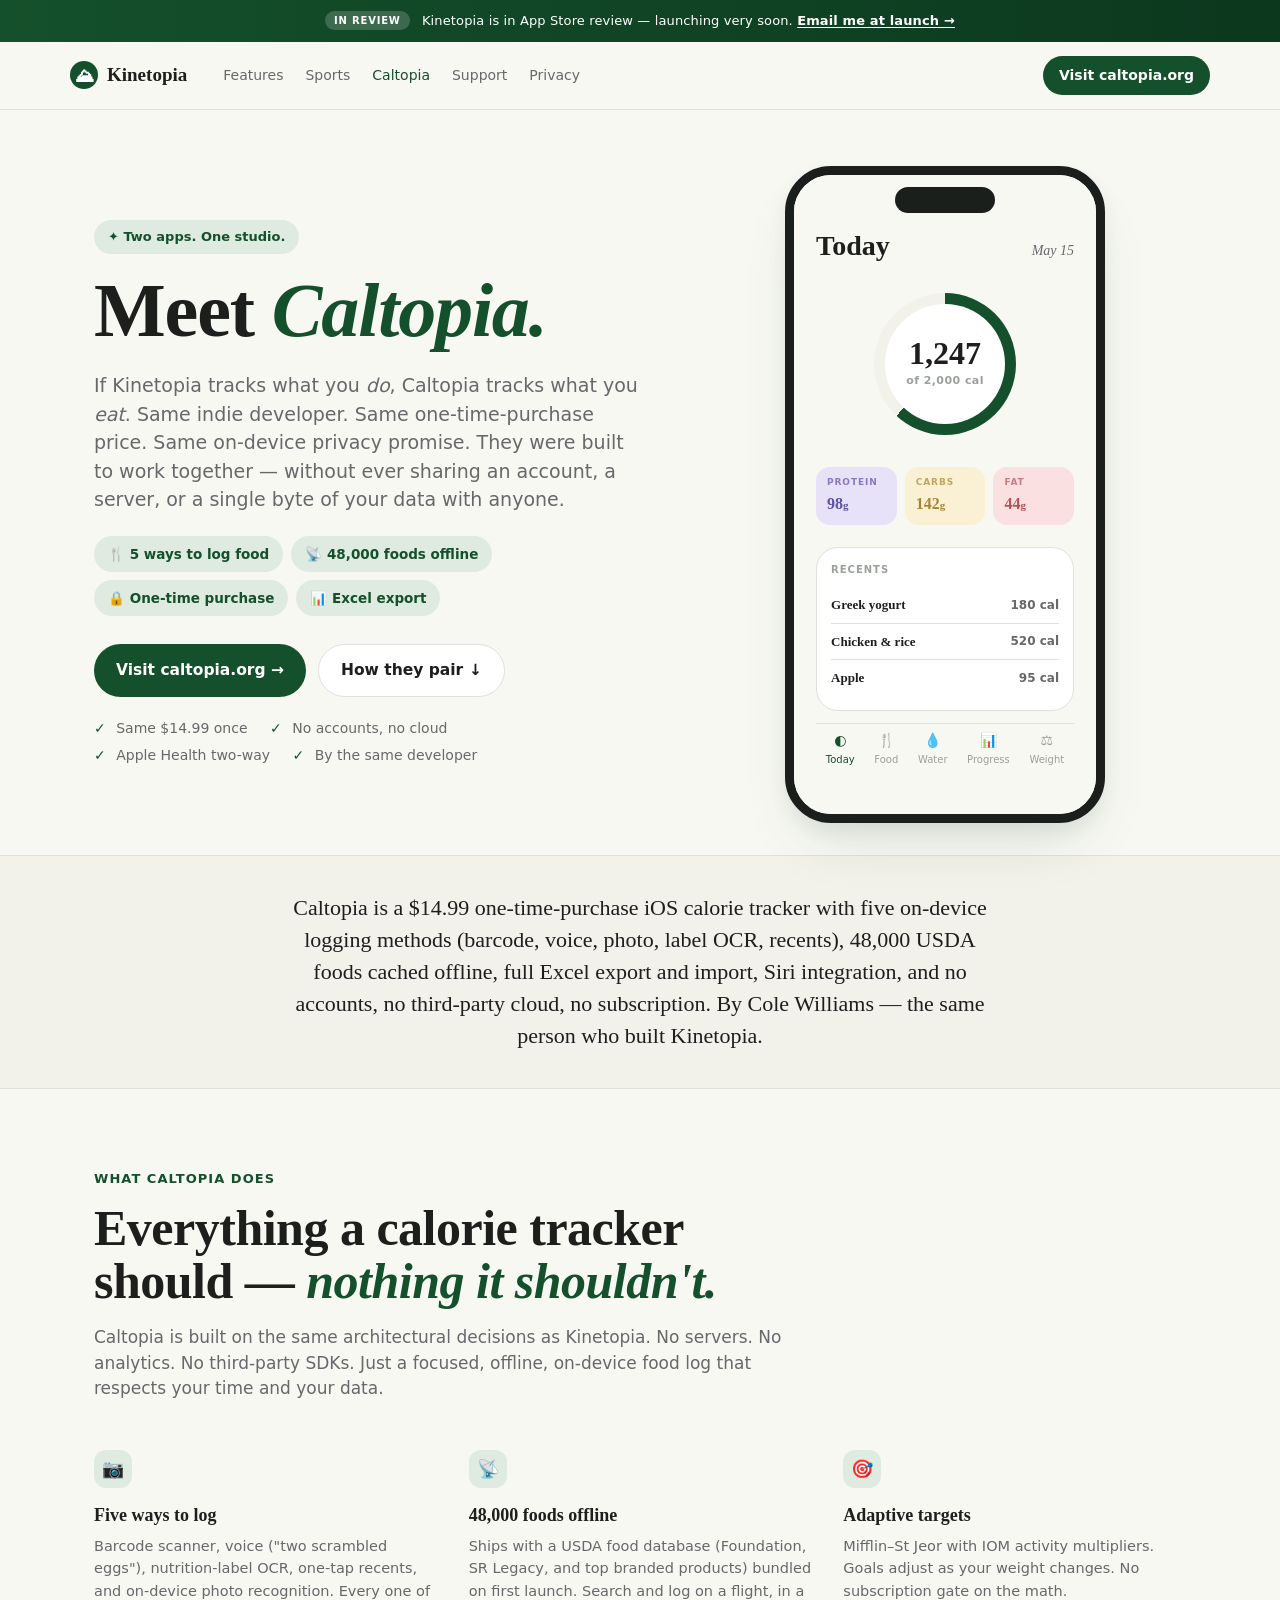
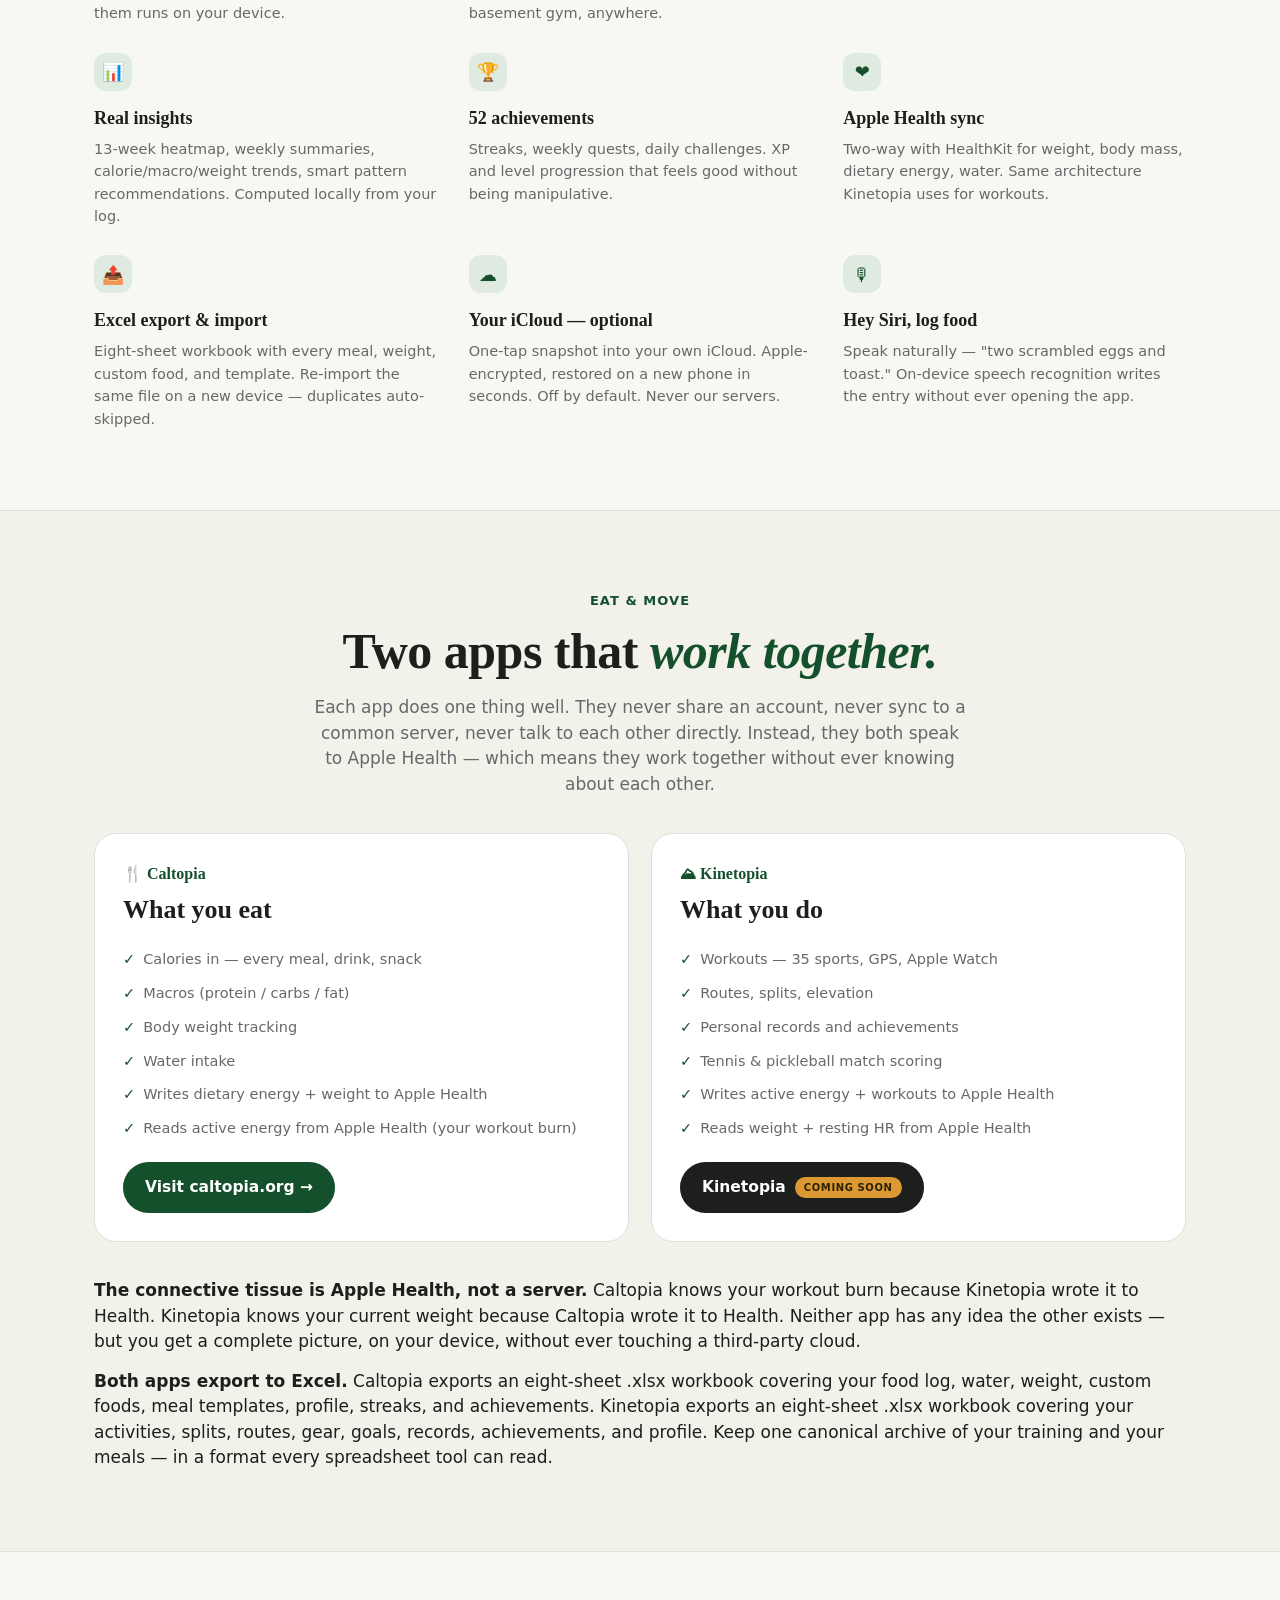
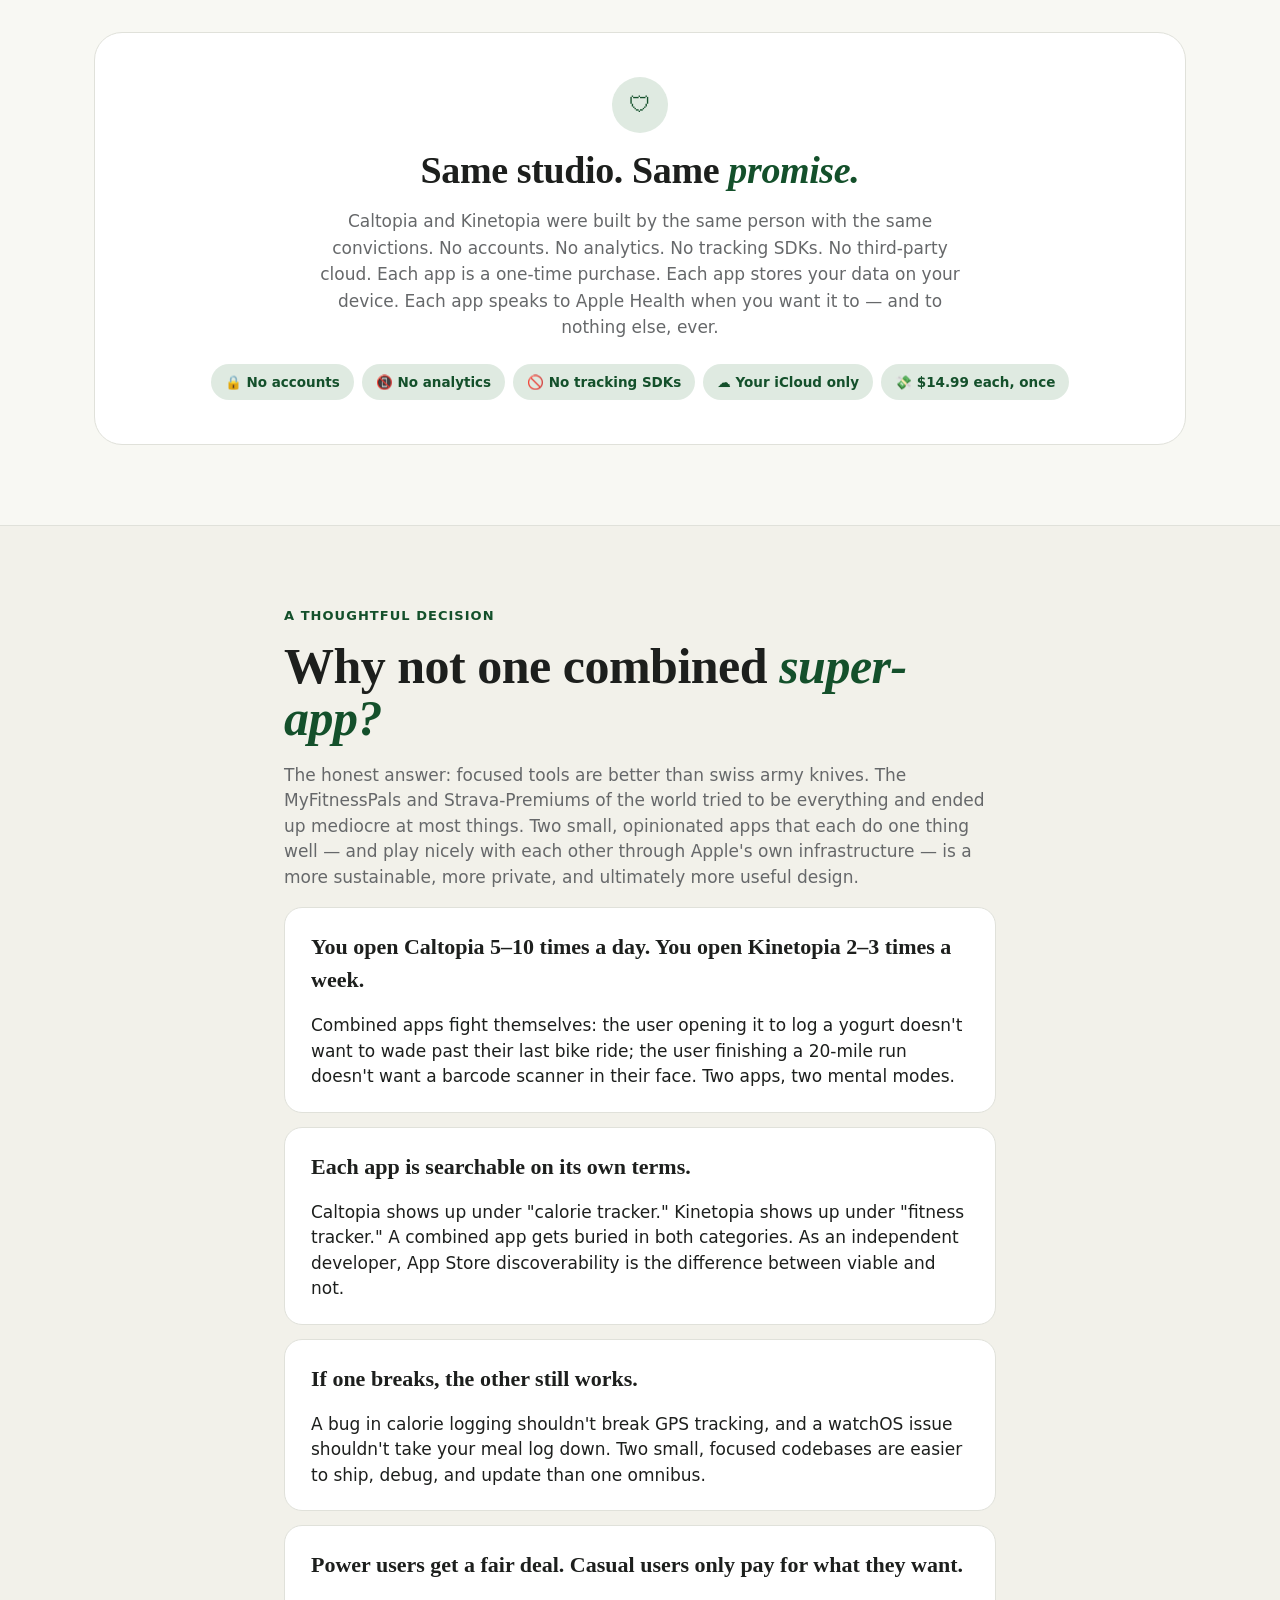
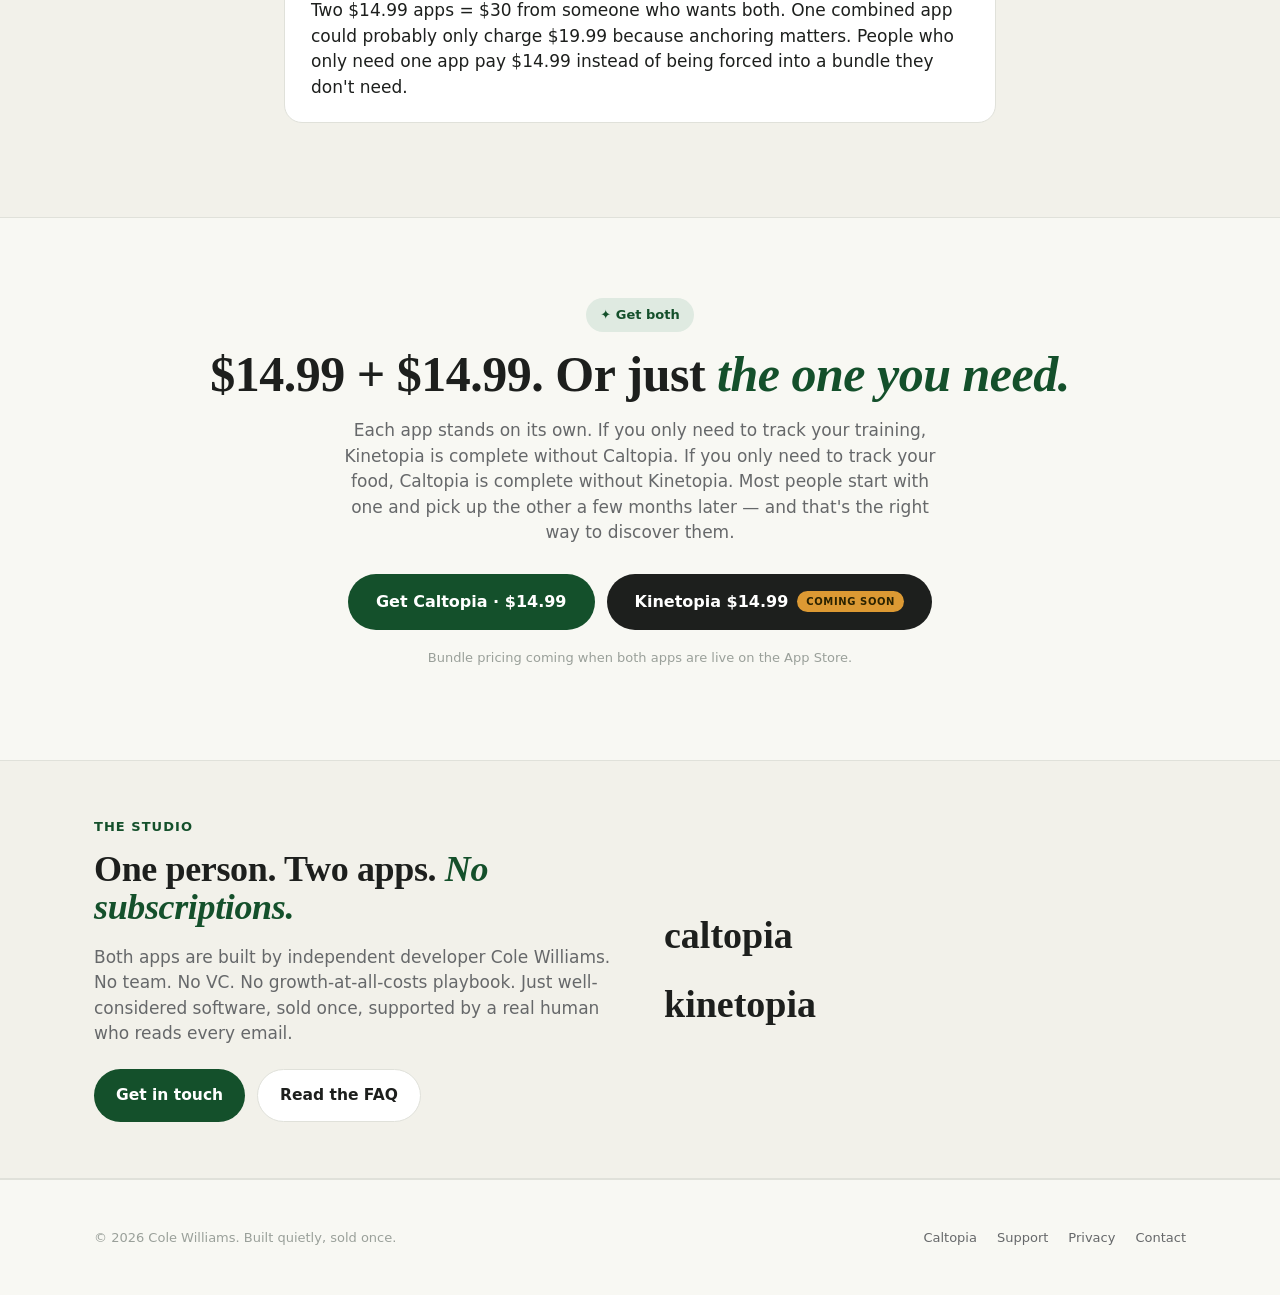
==== commit 56f78c5d: "Feature: surface Excel export & import across the site, SEO-optimized Kinetopia now exports and impo" ====
--- a/caltopia.html
+++ b/caltopia.html
@@ -292,6 +292,10 @@
     <div class="callout" style="margin-top: 36px;">
       <strong>The connective tissue is Apple Health, not a server.</strong> Caltopia knows your workout burn because Kinetopia wrote it to Health. Kinetopia knows your current weight because Caltopia wrote it to Health. Neither app has any idea the other exists — but you get a complete picture, on your device, without ever touching a third-party cloud.
     </div>
+
+    <div class="callout" style="margin-top: 14px;">
+      <strong>Both apps export to Excel.</strong> Caltopia exports an eight-sheet .xlsx workbook covering your food log, water, weight, custom foods, meal templates, profile, streaks, and achievements. Kinetopia exports an eight-sheet .xlsx workbook covering your activities, splits, routes, gear, goals, records, achievements, and profile. Keep one canonical archive of your training and your meals — in a format every spreadsheet tool can read.
+    </div>
   </div>
 </section>
 
--- a/styles.css
+++ b/styles.css
@@ -503,6 +503,78 @@
   flex: none;
 }
 
+/* ---------- Spreadsheet mockup (Excel export section) ---------- */
+.sheet-mock {
+  background: white;
+  border: 1px solid var(--hairline);
+  border-radius: 18px;
+  overflow: hidden;
+  box-shadow: 0 14px 30px -16px rgba(20, 80, 43, 0.18);
+  font-family: var(--ui);
+}
+.sheet-mock .menubar {
+  background: var(--cream-deep);
+  border-bottom: 1px solid var(--hairline);
+  display: flex; align-items: center; gap: 14px;
+  padding: 7px 14px;
+  font-size: 11px; color: var(--ink-dim); font-weight: 500;
+}
+.sheet-mock .menubar .doc { font-family: var(--serif); font-weight: 600; color: var(--ink); }
+.sheet-mock .menubar .dot { width: 11px; height: 11px; border-radius: 50%; display: inline-block; }
+.sheet-mock .menubar .dot.r { background: #ED6A5E; }
+.sheet-mock .menubar .dot.y { background: #F4BF50; }
+.sheet-mock .menubar .dot.g { background: #61C554; }
+.sheet-mock table { width: 100%; border-collapse: collapse; font-size: 12px; }
+.sheet-mock th, .sheet-mock td {
+  padding: 7px 10px;
+  border-right: 1px solid var(--hairline);
+  border-bottom: 1px solid var(--hairline);
+  font-weight: 500;
+  color: var(--ink);
+  text-align: left;
+}
+.sheet-mock th {
+  background: var(--cream-deep);
+  font-size: 11px;
+  font-weight: 600;
+  color: var(--ink-dim);
+  letter-spacing: 0.02em;
+}
+.sheet-mock td.row-head {
+  background: var(--cream-deep);
+  text-align: center;
+  font-size: 10px;
+  color: var(--ink-faint);
+  font-weight: 600;
+  width: 24px;
+}
+.sheet-mock .sheet-tabs {
+  background: var(--cream-deep);
+  border-top: 1px solid var(--hairline);
+  display: flex; gap: 0;
+  padding: 4px 8px 0;
+  overflow-x: auto;
+}
+.sheet-mock .sheet-tabs .tab {
+  padding: 6px 12px;
+  font-size: 11px;
+  font-weight: 600;
+  color: var(--ink-dim);
+  border: 1px solid transparent;
+  border-bottom: none;
+  border-radius: 6px 6px 0 0;
+  white-space: nowrap;
+}
+.sheet-mock .sheet-tabs .tab.active {
+  background: white;
+  color: var(--forest);
+  border-color: var(--hairline);
+}
+
+/* Side-by-side layout for the Excel section */
+.excel-row { display: grid; grid-template-columns: 1fr 1.25fr; gap: 48px; align-items: center; }
+@media (max-width: 900px) { .excel-row { grid-template-columns: 1fr; gap: 24px; } }
+
 /* ---------- "Made by" tag near hero ---------- */
 .made-by-tag {
   display: inline-flex; align-items: center; gap: 7px;
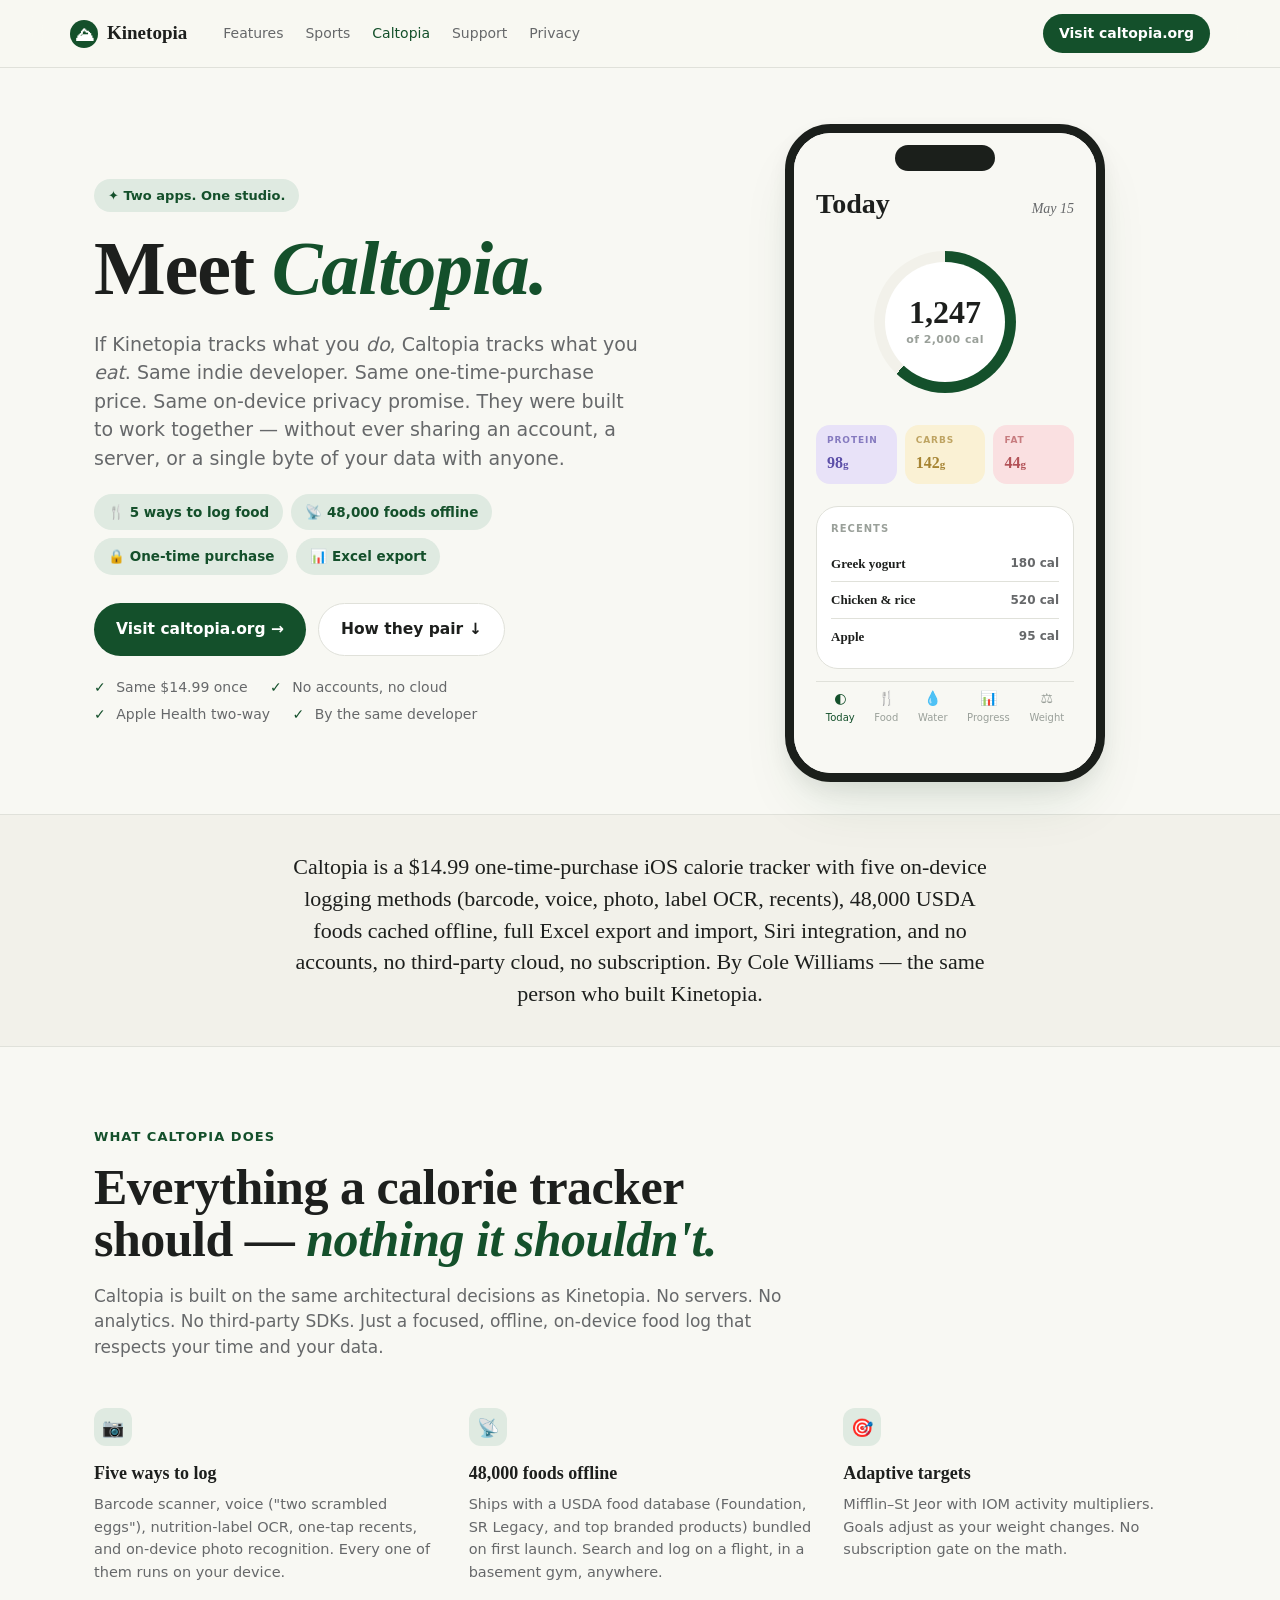
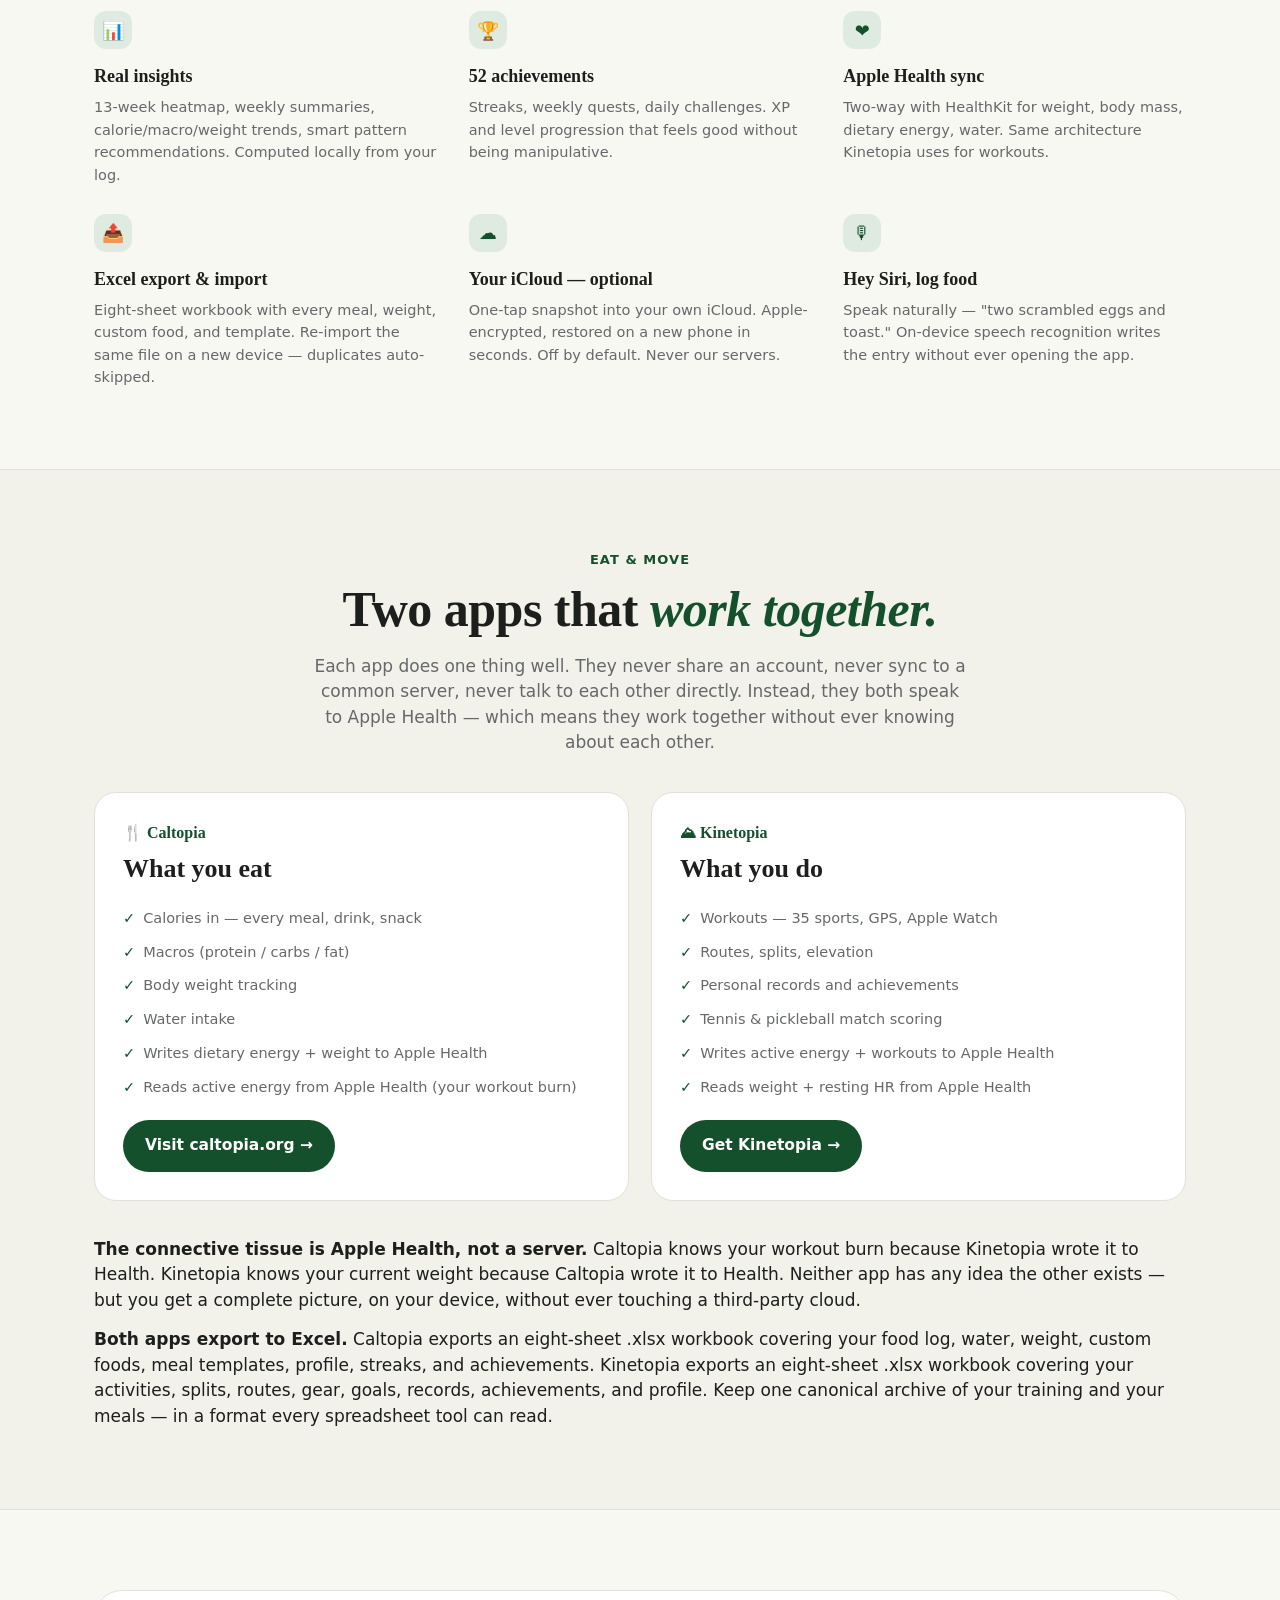
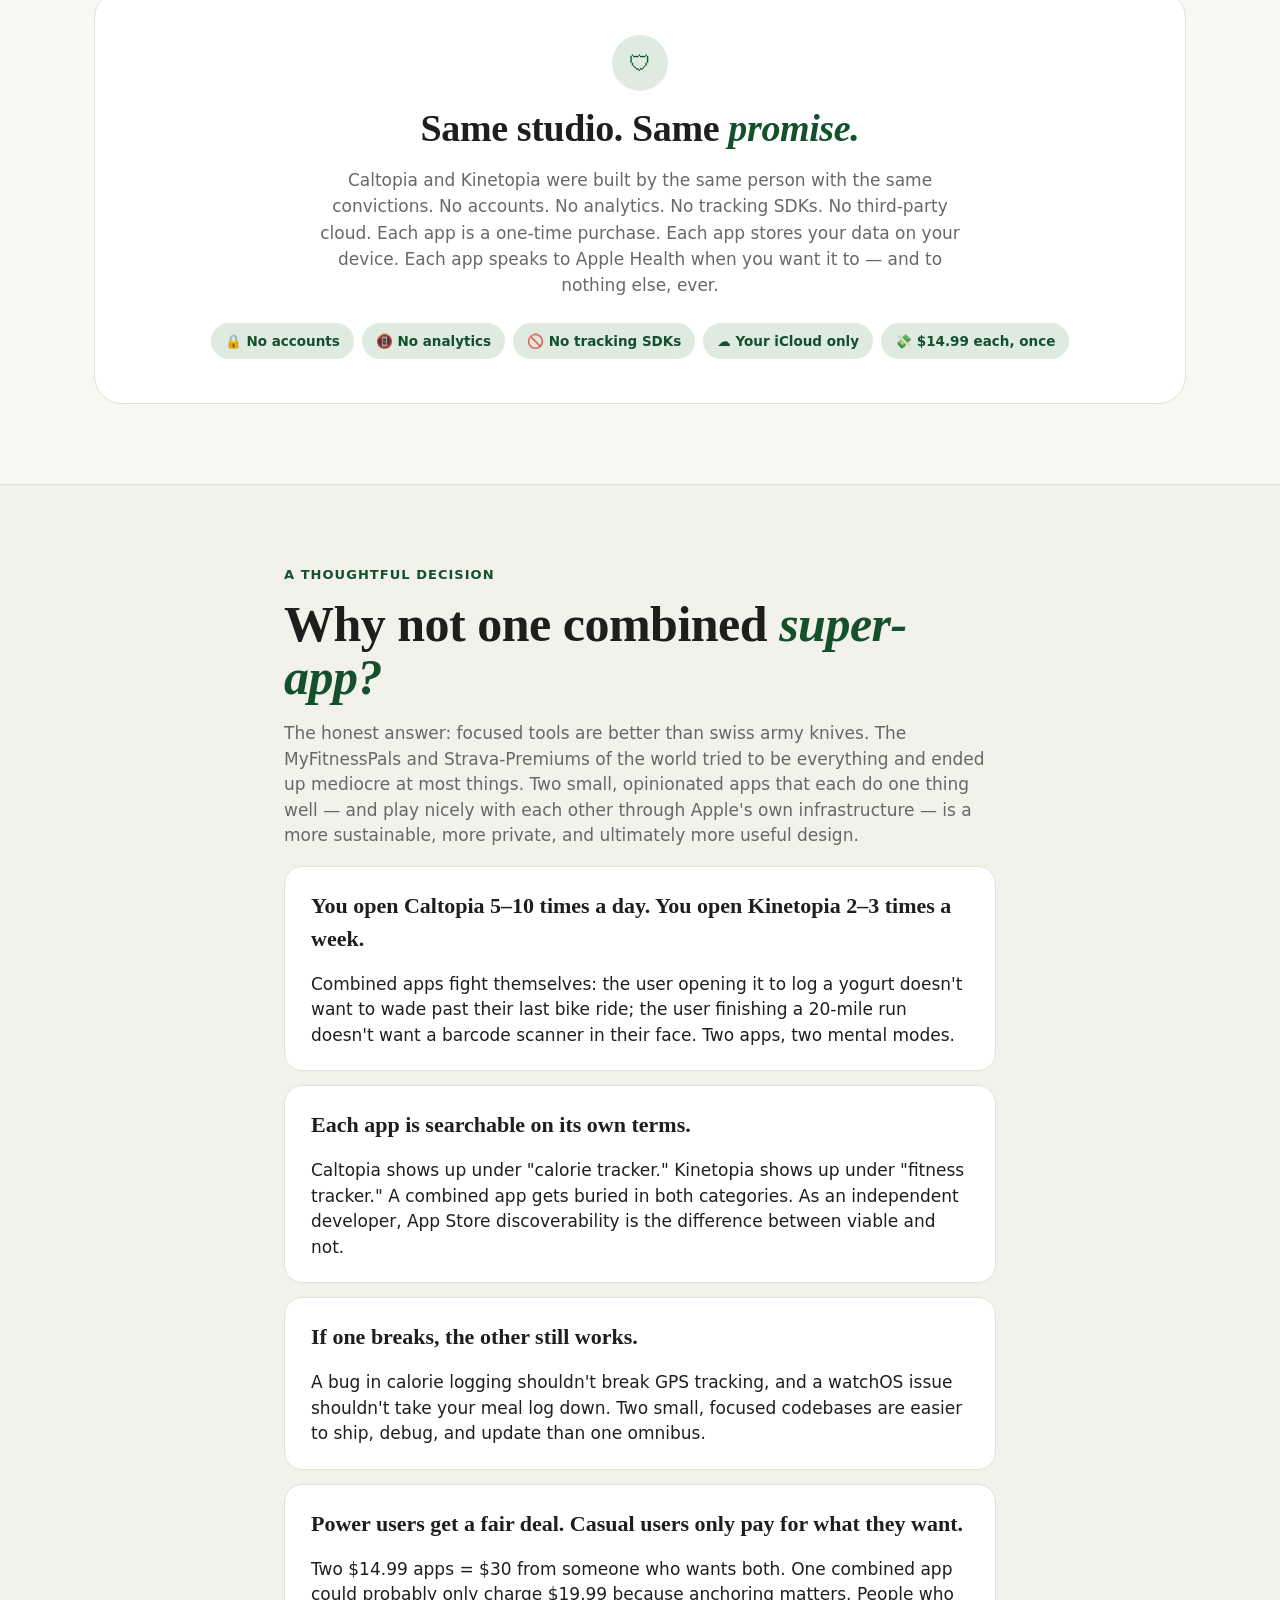
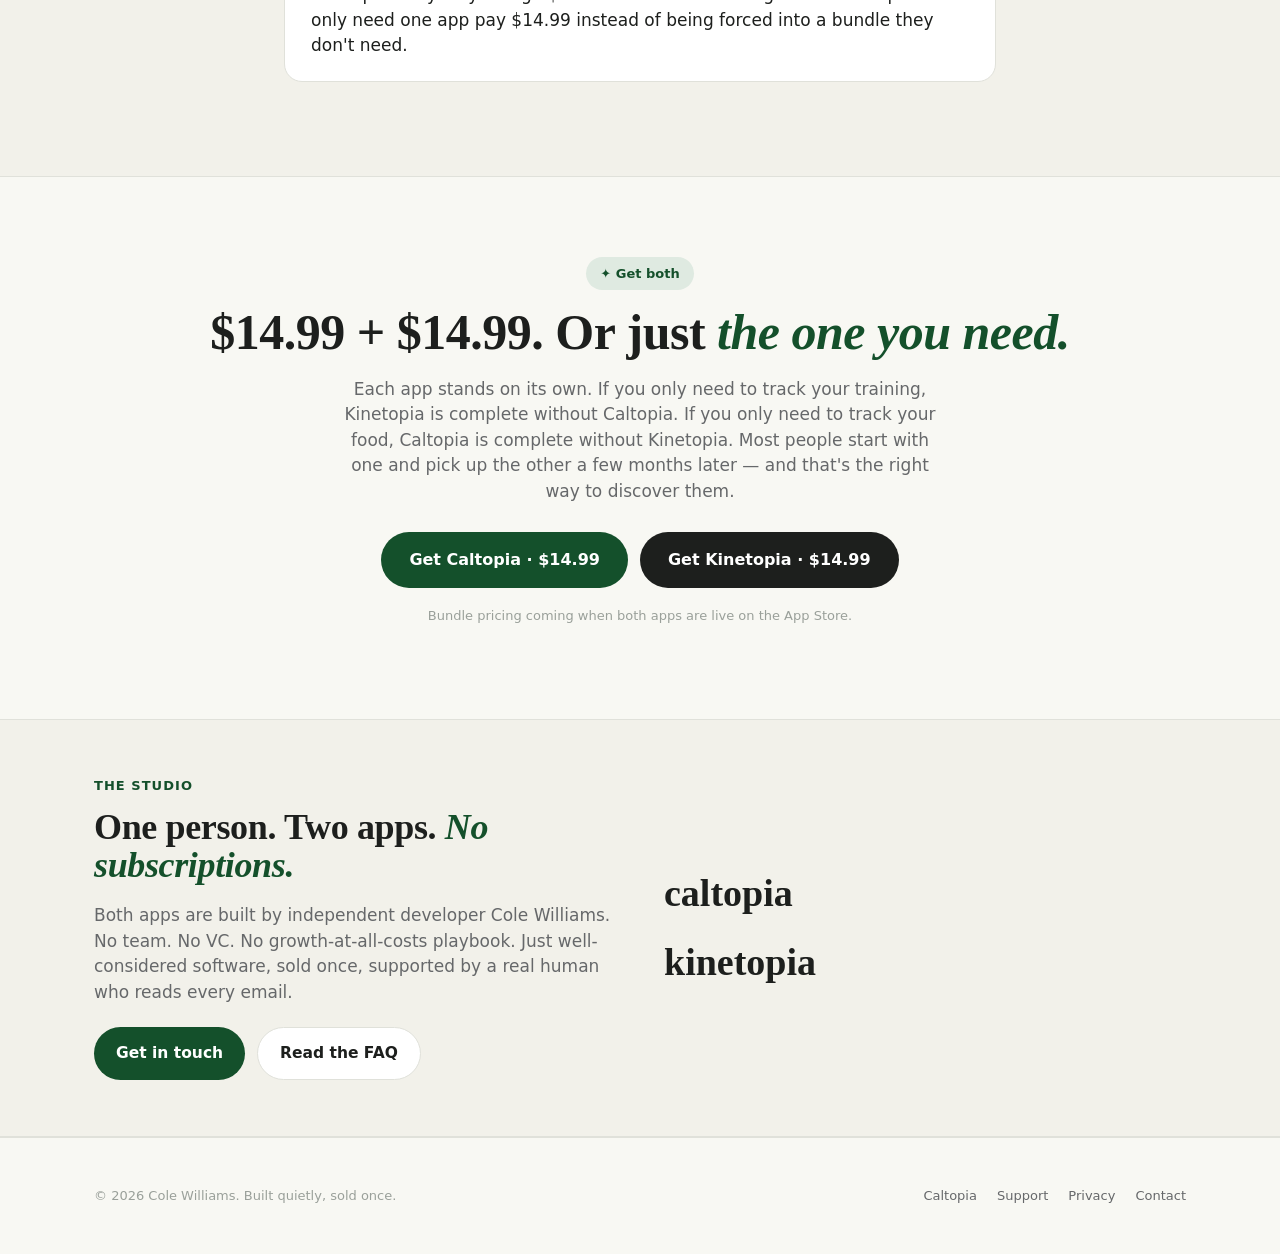
==== commit 8bd5171b: "Launch: wire up App Store link, remove in-review state Kinetopia is live at apps.apple.com/app/id677" ====
--- a/caltopia.html
+++ b/caltopia.html
@@ -26,6 +26,9 @@
 <meta name="twitter:image" content="https://kinetopia.org/og.png" />
 
 <meta name="theme-color" content="#F8F8F3" />
+<link rel="icon" type="image/png" sizes="32x32" href="/favicon-32.png" />
+<link rel="icon" type="image/png" sizes="16x16" href="/favicon-16.png" />
+<link rel="apple-touch-icon" sizes="180x180" href="/apple-touch-icon.png" />
 <link rel="stylesheet" href="styles.css" />
 
 <!-- ============ Structured data ============ -->
@@ -69,11 +72,6 @@
 </head>
 <body>
 
-<div class="announcement">
-  <span class="spark">IN REVIEW</span>
-  Kinetopia is in App Store review — launching very soon. <a href="mailto:contact@kinetopia.org?subject=Notify%20me%20when%20Kinetopia%20launches">Email me at launch →</a>
-</div>
-
 <nav class="top">
   <div class="container inner">
     <a href="/" class="logo"><span class="mark">⛰</span> Kinetopia</a>
@@ -285,7 +283,7 @@
           <li>Writes active energy + workouts to Apple Health</li>
           <li>Reads weight + resting HR from Apple Health</li>
         </ul>
-        <a class="btn-coming-soon" href="mailto:contact@kinetopia.org?subject=Notify%20me%20when%20Kinetopia%20launches" style="margin-top: 16px;">Kinetopia <span class="badge">Coming soon</span></a>
+        <a class="btn-primary" href="https://apps.apple.com/app/id6771130897" style="margin-top: 16px;">Get Kinetopia →</a>
       </div>
     </div>
 
@@ -357,7 +355,7 @@
 
     <div class="cta-row" style="justify-content: center;">
       <a class="btn-primary" href="https://caltopia.org" style="font-size: 16px; padding: 16px 28px;">Get Caltopia · $14.99</a>
-      <a class="btn-coming-soon" href="mailto:contact@kinetopia.org?subject=Notify%20me%20when%20Kinetopia%20launches" style="font-size: 16px; padding: 16px 28px;">Kinetopia $14.99 <span class="badge">Coming soon</span></a>
+      <a class="btn-primary" href="https://apps.apple.com/app/id6771130897" style="font-size: 16px; padding: 16px 28px; background: var(--ink);">Get Kinetopia · $14.99</a>
     </div>
     <p style="margin-top: 18px; font-size: 13px; color: var(--ink-faint);">Bundle pricing coming when both apps are live on the App Store.</p>
   </div>
